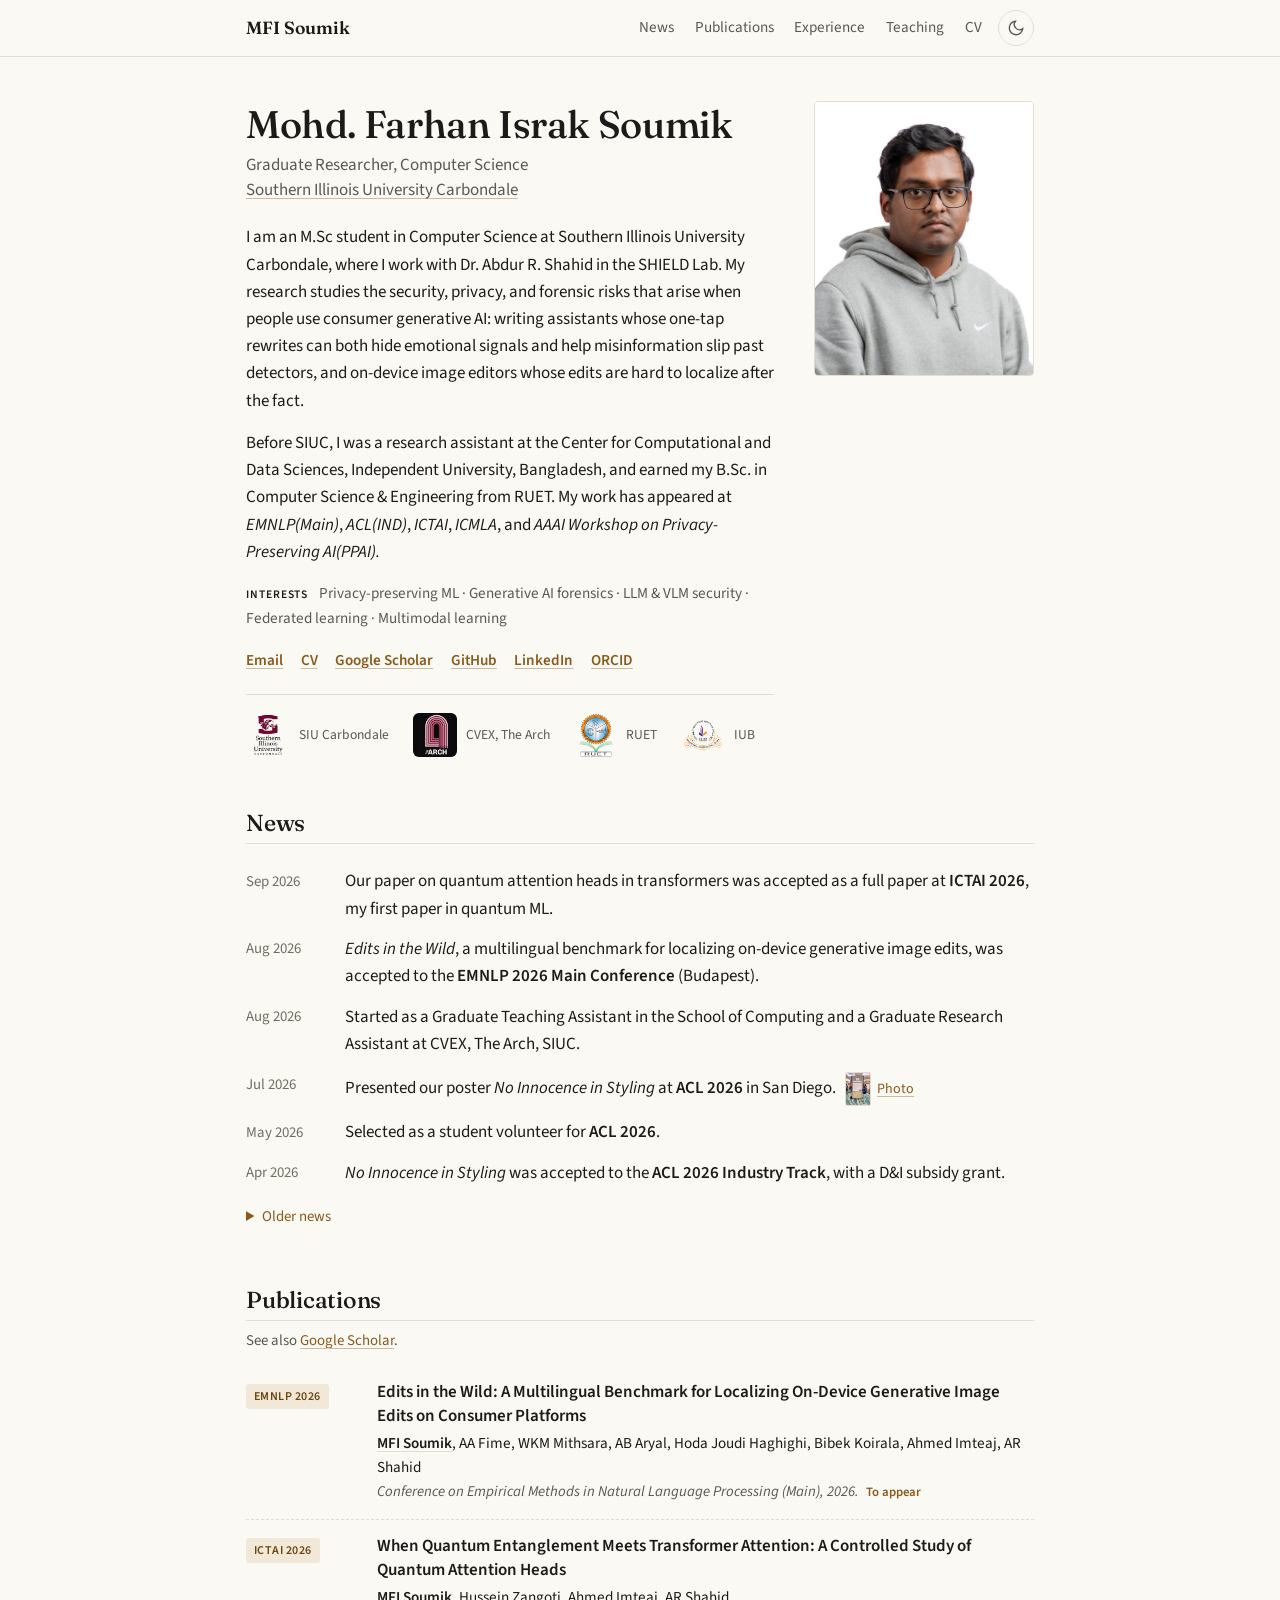
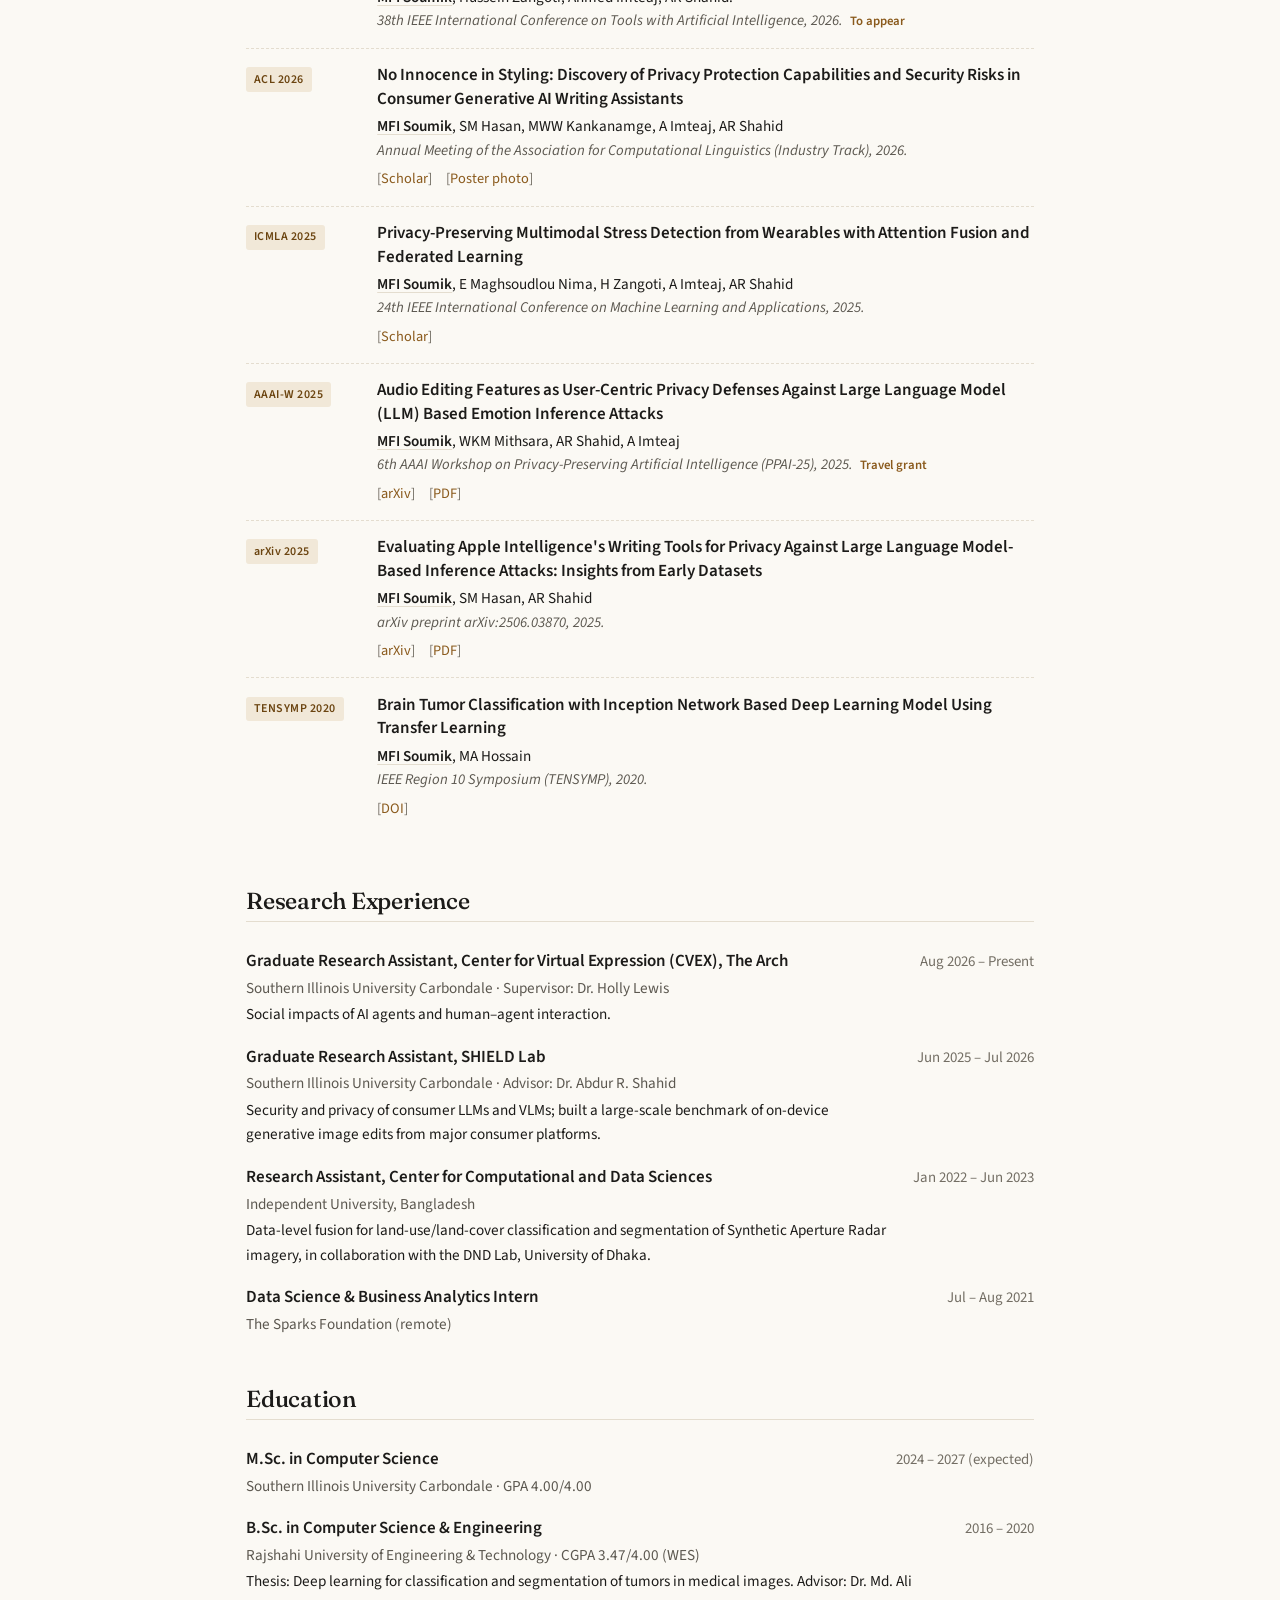
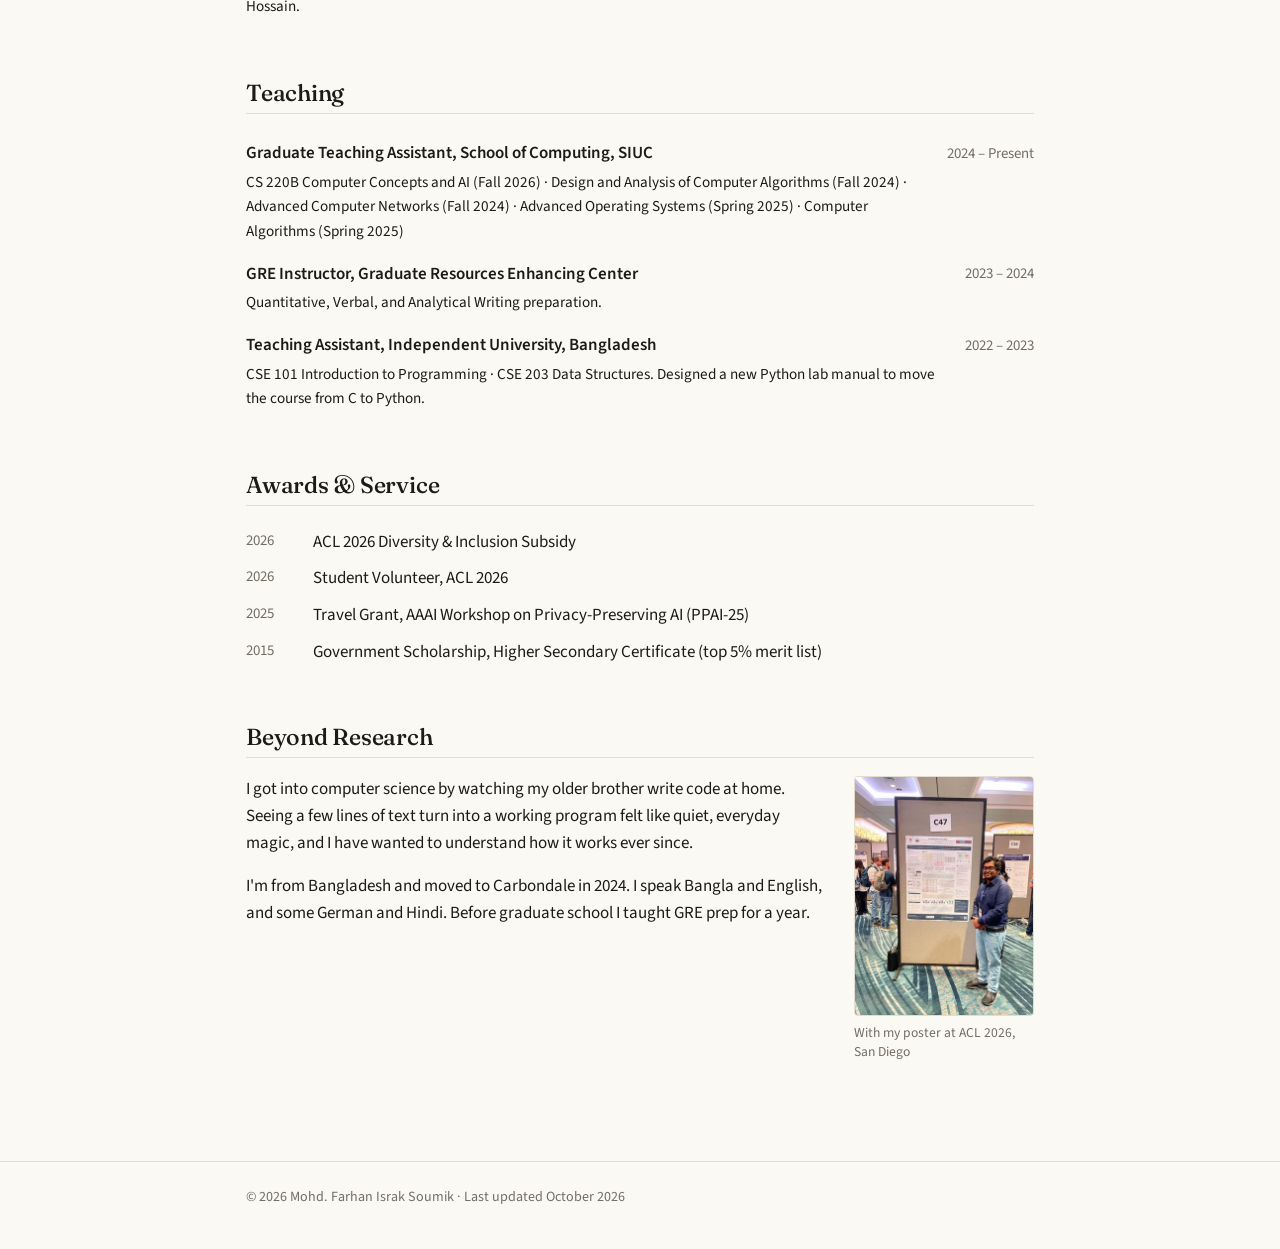
==== index.html @ 937b29a5 "iub logo fixiingbhtml" ====
<!DOCTYPE html>
<html lang="en">
<head>
  <meta charset="utf-8">
  <meta name="viewport" content="width=device-width, initial-scale=1">
  <title>Mohd. Farhan Israk Soumik | Computer Science, SIU Carbondale</title>
  <meta name="description" content="Mohd. Farhan Israk Soumik is a graduate researcher in Computer Science at Southern Illinois University Carbondale (SHIELD Lab), working on the security, privacy, and forensics of consumer generative AI. Publications at EMNLP, ACL, ICTAI, ICMLA, and AAAI workshops.">
  <meta name="author" content="Mohd. Farhan Israk Soumik">
  <meta name="color-scheme" content="light dark">
  <meta name="theme-color" content="#fbf9f4" media="(prefers-color-scheme: light)">
  <meta name="theme-color" content="#121212" media="(prefers-color-scheme: dark)">
  <link rel="canonical" href="https://farhan1503001.github.io/">

  <link rel="icon" type="image/svg+xml" href="assets/favicon.svg">
  <link rel="canonical" href="https://farhan1503001.github.io/" />
<script type="application/ld+json">
{
  "@context": "https://schema.org",
  "@type": "Person",
  "name": "Mohd. Farhan Israk Soumik",
  "alternateName": ["Farhan Israk Soumik", "MFI Soumik", "M. F. I. Soumik"],
  "url": "https://farhan1503001.github.io/",
  "image": "https://farhan1503001.github.io/assets/headshot.jpg",
  "jobTitle": "Graduate Researcher in Computer Science",
  "affiliation": {"@type": "CollegeOrUniversity", "name": "Southern Illinois University Carbondale"},
  "sameAs": [
    "https://scholar.google.com/citations?user=gKmSXl8AAAAJ",
    "https://orcid.org/0000-0002-9658-2775",
    "https://github.com/farhan1503001",
    "https://www.linkedin.com/in/mohd-farhan-israk-soumik/"
  ]
}
</script>
  <meta property="og:type" content="profile">
  <meta property="og:title" content="Mohd. Farhan Israk Soumik">
  <meta property="og:description" content="Graduate researcher at SIU Carbondale working on the security, privacy, and forensics of consumer generative AI.">
  <meta property="og:url" content="https://farhan1503001.github.io/">
  <meta property="og:image" content="https://farhan1503001.github.io/assets/og-image.png">
  <meta property="og:image:width" content="1200">
  <meta property="og:image:height" content="630">
  <meta property="profile:first_name" content="Mohd. Farhan Israk">
  <meta property="profile:last_name" content="Soumik">
  <meta name="twitter:card" content="summary_large_image">
  <meta name="twitter:title" content="Mohd. Farhan Israk Soumik">
  <meta name="twitter:description" content="Security, privacy, and forensics of consumer generative AI.">
  <meta name="twitter:image" content="https://farhan1503001.github.io/assets/og-image.png">

  <script type="application/ld+json">
  {
    "@context": "https://schema.org",
    "@type": "Person",
    "name": "Mohd. Farhan Israk Soumik",
    "alternateName": ["Farhan Israk Soumik", "MFI Soumik"],
    "jobTitle": "Graduate Researcher in Computer Science",
    "affiliation": {
      "@type": "CollegeOrUniversity",
      "name": "Southern Illinois University Carbondale"
    },
    "alumniOf": [
      {"@type": "CollegeOrUniversity", "name": "Rajshahi University of Engineering & Technology"}
    ],
    "email": "mailto:mohdfarhanisrak.soumik@siu.edu",
    "url": "https://farhan1503001.github.io/",
    "image": "https://farhan1503001.github.io/assets/headshot.jpg",
    "knowsAbout": ["Privacy-preserving machine learning", "Generative AI forensics", "Large language models", "Vision-language models", "Federated learning"],
    "sameAs": [
      "https://scholar.google.com/citations?user=gKmSXl8AAAAJ",
      "https://orcid.org/0000-0002-9658-2775",
      "https://github.com/farhan1503001",
      "https://www.linkedin.com/in/mohd-farhan-israk-soumik/"
    ]
  }
  </script>

  <link rel="preconnect" href="https://fonts.googleapis.com">
  <link rel="preconnect" href="https://fonts.gstatic.com" crossorigin>
  <link href="https://fonts.googleapis.com/css2?family=Fraunces:opsz,wght@9..144,400;9..144,500;9..144,600&family=Source+Sans+3:ital,wght@0,400;0,600;1,400&display=swap" rel="stylesheet">
  <link rel="stylesheet" href="style.css">

  <script>
    // Apply saved theme before paint to avoid a flash of the wrong theme.
    (function () {
      try {
        var t = localStorage.getItem('theme');
        if (t === 'light' || t === 'dark') document.documentElement.setAttribute('data-theme', t);
      } catch (e) {}
    })();
  </script>
</head>
<body>
  <a class="skip-link" href="#main">Skip to content</a>

  <header class="site-header">
    <div class="wrap header-inner">
      <a class="site-name" href="#top">MFI Soumik</a>
      <nav aria-label="Sections">
        <ul class="nav-list">
          <li><a href="#news">News</a></li>
          <li><a href="#publications">Publications</a></li>
          <li><a href="#experience">Experience</a></li>
          <li><a href="#teaching">Teaching</a></li>
          <li><a href="assets/cv.pdf">CV</a></li>
        </ul>
      </nav>
      <button class="theme-toggle" type="button" aria-label="Switch to dark theme" title="Toggle theme">
        <svg class="icon-moon" width="18" height="18" viewBox="0 0 24 24" fill="none" stroke="currentColor" stroke-width="1.8" aria-hidden="true"><path d="M21 12.8A9 9 0 1 1 11.2 3a7 7 0 0 0 9.8 9.8z"/></svg>
        <svg class="icon-sun" width="18" height="18" viewBox="0 0 24 24" fill="none" stroke="currentColor" stroke-width="1.8" aria-hidden="true"><circle cx="12" cy="12" r="4"/><path d="M12 2v2M12 20v2M4.9 4.9l1.4 1.4M17.7 17.7l1.4 1.4M2 12h2M20 12h2M4.9 19.1l1.4-1.4M17.7 6.3l1.4-1.4"/></svg>
      </button>
    </div>
  </header>

  <main id="main" class="wrap">

    <!-- ===================== PROFILE ===================== -->
    <section class="profile" id="top" aria-labelledby="name">
      <div class="profile-text">
        <h1 id="name">Mohd. Farhan Israk Soumik</h1>
        <p class="role">
          Graduate Researcher, Computer Science<br>
          <a href="https://siu.edu/">Southern Illinois University Carbondale</a>
        </p>

        <p>
          I am an M.Sc student in Computer Science at Southern Illinois University Carbondale, where I work with
          Dr. Abdur R. Shahid in the SHIELD Lab.
          My research studies the security, privacy, and forensic risks that arise when people use consumer generative AI:
          writing assistants whose one-tap rewrites can both hide emotional signals and help misinformation slip past detectors,
          and on-device image editors whose edits are hard to localize after the fact.
        </p>
        <p>
          Before SIUC, I was a research assistant at the Center for Computational and Data Sciences, Independent University, Bangladesh,
          and earned my B.Sc. in Computer Science &amp; Engineering from RUET. My work has appeared at
          <em>EMNLP(Main)</em>, <em>ACL(IND)</em>, <em>ICTAI</em>, <em>ICMLA</em>, and <em>AAAI Workshop on Privacy-Preserving AI(PPAI).</em>
        </p>
        <!-- Optional: uncomment when you want to signal the PhD search publicly.
        <p class="callout">I am applying to PhD programs for Fall 2027 and am happy to talk about research fit.</p>
        -->

        <p class="interests"><span class="label">Interests</span>
          Privacy-preserving ML &middot; Generative AI forensics &middot; LLM &amp; VLM security &middot; Federated learning &middot; Multimodal learning
        </p>

        <ul class="links" aria-label="Contact and profiles">
          <li><a href="mailto:mohdfarhanisrak.soumik@siu.edu">Email</a></li>
          <li><a href="assets/cv.pdf">CV</a></li>
          <li><a href="https://scholar.google.com/citations?user=gKmSXl8AAAAJ">Google Scholar</a></li>
          <li><a href="https://github.com/farhan1503001">GitHub</a></li>
          <li><a href="https://www.linkedin.com/in/mohd-farhan-israk-soumik/">LinkedIn</a></li>
          <li><a href="https://orcid.org/0000-0002-9658-2775">ORCID</a></li>
        </ul>
        <ul class="affiliations" aria-label="Affiliations">
          <li><img src="assets/logos/siu.png" alt="" width="44" height="44"><span>SIU Carbondale</span></li>
          <li><img class="logo-solid" src="assets/logos/arch.png" alt="" width="44" height="44"><span>CVEX, The Arch</span></li>
          <li><img src="assets/logos/ruet.png" alt="" width="44" height="44"><span>RUET</span></li>
           <li><img src="assets/logos/iub.png" alt="" width="46" height="46"><span>IUB</span></li>
        </ul>
      </div>

      <img class="portrait" src="assets/headshot.jpg" width="260" height="325"
           alt="Portrait of Mohd. Farhan Israk Soumik">
    </section>

    <!-- ===================== NEWS ===================== -->
    <section id="news" aria-labelledby="news-h">
      <h2 id="news-h">News</h2>
      <ul class="news">
        <li><time datetime="2026-09">Sep 2026</time>
          <span>Our paper on quantum attention heads in transformers was accepted as a full paper at <strong>ICTAI 2026</strong>, my first paper in quantum ML.</span></li>
        <li><time datetime="2026-08">Aug 2026</time>
          <span><em>Edits in the Wild</em>, a multilingual benchmark for localizing on-device generative image edits, was accepted to the <strong>EMNLP 2026 Main Conference</strong> (Budapest).</span></li>
        <li><time datetime="2026-08">Aug 2026</time>
          <span>Started as a Graduate Teaching Assistant in the School of Computing and a Graduate Research Assistant at CVEX, The Arch, SIUC.</span></li>
        <li><time datetime="2026-07">Jul 2026</time>
          <span>Presented our poster <em>No Innocence in Styling</em> at <strong>ACL 2026</strong> in San Diego.
            <a class="news-photo" href="assets/acl2026.jpg"><img src="assets/acl2026-thumb.jpg" width="72" height="96" loading="lazy" alt="Presenting the poster at ACL 2026"><span>Photo</span></a>
          </span></li>
        <li><time datetime="2026-05">May 2026</time>
          <span>Selected as a student volunteer for <strong>ACL 2026</strong>.</span></li>
        <li><time datetime="2026-04">Apr 2026</time>
          <span><em>No Innocence in Styling</em> was accepted to the <strong>ACL 2026 Industry Track</strong>, with a D&amp;I subsidy grant.</span></li>
      </ul>
      <details class="news-older">
        <summary>Older news</summary>
        <ul class="news">
          <li><time datetime="2025-11">Nov 2025</time>
            <span>Presented privacy-preserving multimodal stress detection at <strong>ICMLA 2025</strong> in Boca Raton, Florida.</span></li>
          <li><time datetime="2025-06">Jun 2025</time>
            <span>Joined the SHIELD Lab at SIUC as a Graduate Research Assistant.</span></li>
          <li><time datetime="2025-03">Mar 2025</time>
            <span>Received a travel grant to present at the <strong>AAAI PPAI-25</strong> workshop.</span></li>
          <li><time datetime="2025-02">Feb 2025</time>
            <span>Presented audio-editing defenses against LLM emotion inference at <strong>AAAI PPAI-25</strong>.</span></li>
          <li><time datetime="2024-08">Aug 2024</time>
            <span>Began graduate study in Computer Science at Southern Illinois University Carbondale.</span></li>
        </ul>
      </details>
    </section>

    <!-- ===================== PUBLICATIONS ===================== -->
    <section id="publications" aria-labelledby="pub-h">
      <h2 id="pub-h">Publications</h2>
      <p class="section-note">See also <a href="https://scholar.google.com/citations?user=gKmSXl8AAAAJ">Google Scholar</a>.</p>

      <ol class="pubs" reversed>
        <!-- TODO: confirm full author list -->
        <li class="pub">
          <span class="venue">EMNLP 2026</span>
          <div>
            <p class="pub-title">Edits in the Wild: A Multilingual Benchmark for Localizing On-Device Generative Image Edits on Consumer Platforms</p>
            <p class="pub-authors"><strong>MFI Soumik</strong>, AA Fime, WKM Mithsara, AB Aryal, Hoda Joudi Haghighi, Bibek Koirala, Ahmed Imteaj, AR Shahid</p>
            <p class="pub-venue">Conference on Empirical Methods in Natural Language Processing (Main), 2026. <span class="status">To appear</span></p>
          </div>
        </li>

        <!-- TODO: confirm full author list -->
        <li class="pub">
          <span class="venue">ICTAI 2026</span>
          <div>
            <p class="pub-title">When Quantum Entanglement Meets Transformer Attention: A Controlled Study of Quantum Attention Heads</p>
            <p class="pub-authors"><strong>MFI Soumik</strong>, Hussein Zangoti, Ahmed Imteaj, AR Shahid.</p>
            <p class="pub-venue">38th IEEE International Conference on Tools with Artificial Intelligence, 2026. <span class="status">To appear</span></p>
          </div>
        </li>

        <!-- TODO: confirm author names against the camera-ready paper -->
        <li class="pub">
          <span class="venue">ACL 2026</span>
          <div>
            <p class="pub-title">No Innocence in Styling: Discovery of Privacy Protection Capabilities and Security Risks in Consumer Generative AI Writing Assistants</p>
            <p class="pub-authors"><strong>MFI Soumik</strong>, SM Hasan, MWW Kankanamge, A Imteaj, AR Shahid</p>
            <p class="pub-venue">Annual Meeting of the Association for Computational Linguistics (Industry Track), 2026.</p>
            <p class="pub-links">
              <a href="https://scholar.google.com/citations?view_op=view_citation&amp;hl=en&amp;user=gKmSXl8AAAAJ&amp;citation_for_view=gKmSXl8AAAAJ:Y0pCki6q_DkC">Scholar</a>
              <a href="assets/acl2026.jpg">Poster photo</a>
            </p>
          </div>
        </li>

        <li class="pub">
          <span class="venue">ICMLA 2025</span>
          <div>
            <p class="pub-title">Privacy-Preserving Multimodal Stress Detection from Wearables with Attention Fusion and Federated Learning</p>
            <p class="pub-authors"><strong>MFI Soumik</strong>, E Maghsoudlou Nima, H Zangoti, A Imteaj, AR Shahid</p>
            <p class="pub-venue">24th IEEE International Conference on Machine Learning and Applications, 2025.</p>
            <p class="pub-links">
              <a href="https://scholar.google.com/citations?user=gKmSXl8AAAAJ">Scholar</a>
            </p>
          </div>
        </li>

        <li class="pub">
          <span class="venue">AAAI-W 2025</span>
          <div>
            <p class="pub-title">Audio Editing Features as User-Centric Privacy Defenses Against Large Language Model (LLM) Based Emotion Inference Attacks</p>
            <p class="pub-authors"><strong>MFI Soumik</strong>, WKM Mithsara, AR Shahid, A Imteaj</p>
            <p class="pub-venue">6th AAAI Workshop on Privacy-Preserving Artificial Intelligence (PPAI-25), 2025. <span class="award">Travel grant</span></p>
            <p class="pub-links">
              <a href="https://arxiv.org/abs/2501.18727">arXiv</a>
              <a href="https://arxiv.org/pdf/2501.18727">PDF</a>
            </p>
          </div>
        </li>

        <li class="pub">
          <span class="venue">arXiv 2025</span>
          <div>
            <p class="pub-title">Evaluating Apple Intelligence's Writing Tools for Privacy Against Large Language Model-Based Inference Attacks: Insights from Early Datasets</p>
            <p class="pub-authors"><strong>MFI Soumik</strong>, SM Hasan, AR Shahid</p>
            <p class="pub-venue">arXiv preprint arXiv:2506.03870, 2025.</p>
            <p class="pub-links">
              <a href="https://arxiv.org/abs/2506.03870">arXiv</a>
              <a href="https://arxiv.org/pdf/2506.03870">PDF</a>
            </p>
          </div>
        </li>

        <li class="pub">
          <span class="venue">TENSYMP 2020</span>
          <div>
            <p class="pub-title">Brain Tumor Classification with Inception Network Based Deep Learning Model Using Transfer Learning</p>
            <p class="pub-authors"><strong>MFI Soumik</strong>, MA Hossain</p>
            <p class="pub-venue">IEEE Region 10 Symposium (TENSYMP), 2020.</p>
            <p class="pub-links">
              <a href="https://doi.org/10.1109/TENSYMP50017.2020.9230618">DOI</a>
            </p>
          </div>
        </li>
      </ol>
    </section>

    <!-- ===================== EXPERIENCE ===================== -->
    <section id="experience" aria-labelledby="exp-h">
      <h2 id="exp-h">Research Experience</h2>
      <ul class="entries">
        <li class="entry">
          <div class="entry-main">
            <p class="entry-title">Graduate Research Assistant, Center for Virtual Expression (CVEX), The Arch</p>
            <p class="entry-org">Southern Illinois University Carbondale &middot; Supervisor: Dr. Holly Lewis</p>
            <p class="entry-desc">Social impacts of AI agents and human&ndash;agent interaction.</p>
          </div>
          <p class="entry-date">Aug 2026 &ndash; Present</p>
        </li>
        <li class="entry">
          <div class="entry-main">
            <p class="entry-title">Graduate Research Assistant, SHIELD Lab</p>
            <p class="entry-org">Southern Illinois University Carbondale &middot; Advisor: Dr. Abdur R. Shahid</p>
            <p class="entry-desc">Security and privacy of consumer LLMs and VLMs; built a large-scale benchmark of on-device generative image edits from major consumer platforms.</p>
          </div>
          <p class="entry-date">Jun 2025 &ndash; Jul 2026</p>
        </li>
        <li class="entry">
          <div class="entry-main">
            <p class="entry-title">Research Assistant, Center for Computational and Data Sciences</p>
            <p class="entry-org">Independent University, Bangladesh</p>
            <p class="entry-desc">Data-level fusion for land-use/land-cover classification and segmentation of Synthetic Aperture Radar imagery, in collaboration with the DND Lab, University of Dhaka.</p>
          </div>
          <p class="entry-date">Jan 2022 &ndash; Jun 2023</p>
        </li>
        <li class="entry">
          <div class="entry-main">
            <p class="entry-title">Data Science &amp; Business Analytics Intern</p>
            <p class="entry-org">The Sparks Foundation (remote)</p>
          </div>
          <p class="entry-date">Jul &ndash; Aug 2021</p>
        </li>
      </ul>

      <h2 id="edu-h">Education</h2>
      <ul class="entries">
        <li class="entry">
          <div class="entry-main">
            <p class="entry-title">M.Sc. in Computer Science</p>
            <p class="entry-org">Southern Illinois University Carbondale &middot; GPA 4.00/4.00</p>
          </div>
          <p class="entry-date">2024 &ndash; 2027 (expected)</p>
        </li>
        <li class="entry">
          <div class="entry-main">
            <p class="entry-title">B.Sc. in Computer Science &amp; Engineering</p>
            <p class="entry-org">Rajshahi University of Engineering &amp; Technology &middot; CGPA 3.47/4.00 (WES)</p>
            <p class="entry-desc">Thesis: Deep learning for classification and segmentation of tumors in medical images. Advisor: Dr. Md. Ali Hossain.</p>
          </div>
          <p class="entry-date">2016 &ndash; 2020</p>
        </li>
      </ul>
    </section>

    <!-- ===================== TEACHING ===================== -->
    <section id="teaching" aria-labelledby="teach-h">
      <h2 id="teach-h">Teaching</h2>
      <ul class="entries">
        <li class="entry">
          <div class="entry-main">
            <p class="entry-title">Graduate Teaching Assistant, School of Computing, SIUC</p>
            <p class="entry-desc">CS 220B Computer Concepts and AI (Fall 2026) &middot; Design and Analysis of Computer Algorithms (Fall 2024) &middot; Advanced Computer Networks (Fall 2024) &middot; Advanced Operating Systems (Spring 2025) &middot; Computer Algorithms (Spring 2025)</p>
          </div>
          <p class="entry-date">2024 &ndash; Present</p>
        </li>
        <li class="entry">
          <div class="entry-main">
            <p class="entry-title">GRE Instructor, Graduate Resources Enhancing Center</p>
            <p class="entry-desc">Quantitative, Verbal, and Analytical Writing preparation.</p>
          </div>
          <p class="entry-date">2023 &ndash; 2024</p>
        </li>
        <li class="entry">
          <div class="entry-main">
            <p class="entry-title">Teaching Assistant, Independent University, Bangladesh</p>
            <p class="entry-desc">CSE 101 Introduction to Programming &middot; CSE 203 Data Structures. Designed a new Python lab manual to move the course from C to Python.</p>
          </div>
          <p class="entry-date">2022 &ndash; 2023</p>
        </li>
      </ul>
    </section>

    <!-- ===================== AWARDS & SERVICE ===================== -->
    <section id="awards" aria-labelledby="awards-h">
      <h2 id="awards-h">Awards &amp; Service</h2>
      <ul class="plain">
        <li><span class="yr">2026</span> ACL 2026 Diversity &amp; Inclusion Subsidy</li>
        <li><span class="yr">2026</span> Student Volunteer, ACL 2026</li>
        <li><span class="yr">2025</span> Travel Grant, AAAI Workshop on Privacy-Preserving AI (PPAI-25)</li>
        <li><span class="yr">2015</span> Government Scholarship, Higher Secondary Certificate (top 5% merit list)</li>
      </ul>
    </section>

    <!-- ===================== BEYOND RESEARCH ===================== -->
    <section id="beyond" aria-labelledby="beyond-h">
      <h2 id="beyond-h">Beyond Research</h2>
      <div class="beyond">
        <div>
          <p>
            I got into computer science by watching my older brother write code at home. Seeing a few lines of text
            turn into a working program felt like quiet, everyday magic, and I have wanted to understand how it works ever since.
          </p>
          <p>
            I'm from Bangladesh and moved to Carbondale in 2024. I speak Bangla and English, and some German and Hindi.
            Before graduate school I taught GRE prep for a year.
          </p>
          <!-- Add one or two lines about life outside work, e.g.:
          <p>Outside the lab I enjoy ___ and ___.</p> -->
        </div>
        <figure class="moment">
          <a href="assets/acl2026.jpg"><img src="assets/acl2026-thumb.jpg" width="180" height="240" loading="lazy" alt="Standing beside my poster at ACL 2026 in San Diego"></a>
          <figcaption>With my poster at ACL 2026, San Diego</figcaption>
        </figure>
      </div>
    </section>
  </main>

  <footer class="site-footer">
    <div class="wrap">
      <p>&copy; <span id="year">2026</span> Mohd. Farhan Israk Soumik &middot; Last updated October 2026</p>
    </div>
  </footer>

  <script src="script.js" defer></script>
</body>
</html>
---- style.css ----
/* ==========================================================
   MFI Soumik — academic homepage
   Light by default, dark via system preference or toggle.
   ========================================================== */

:root {
  --bg: #fbf9f4;
  --surface: #f3efe6;
  --text: #1c1b19;
  --muted: #5c5850;
  --faint: #736e64;
  --rule: #e4ddcf;
  --accent: #8a5a1c;
  --accent-hover: #6b4410;
  --badge-bg: #f1e8d8;
  --badge-text: #6b4410;

  --serif: 'Fraunces', Georgia, 'Times New Roman', serif;
  --sans: 'Source Sans 3', -apple-system, 'Segoe UI', Roboto, Helvetica, Arial, sans-serif;

  --measure: 820px;
  --gutter: 16px;
  color-scheme: light;
}

@media (prefers-color-scheme: dark) {
  :root:not([data-theme="light"]) {
    --bg: #121212;
    --surface: #1b1a18;
    --text: #e8e6e1;
    --muted: #aaa69c;
    --faint: #8f8b82;
    --rule: #2c2a26;
    --accent: #d4b07c;
    --accent-hover: #e8cba0;
    --badge-bg: #2a241a;
    --badge-text: #e0c08f;
    color-scheme: dark;
  }
}
:root[data-theme="dark"] {
  --bg: #121212;
  --surface: #1b1a18;
  --text: #e8e6e1;
  --muted: #aaa69c;
  --faint: #8f8b82;
  --rule: #2c2a26;
  --accent: #d4b07c;
  --accent-hover: #e8cba0;
  --badge-bg: #2a241a;
  --badge-text: #e0c08f;
  color-scheme: dark;
}

/* ---------- Base ---------- */
*, *::before, *::after { box-sizing: border-box; }
html { scroll-behavior: smooth; scroll-padding-top: 72px; -webkit-text-size-adjust: 100%; }
@media (prefers-reduced-motion: reduce) { html { scroll-behavior: auto; } }

body {
  margin: 0;
  background: var(--bg);
  color: var(--text);
  font-family: var(--sans);
  font-size: 17px;
  line-height: 1.6;
  -webkit-font-smoothing: antialiased;
  overflow-x: hidden;
}

h1, h2 { font-family: var(--serif); font-weight: 500; letter-spacing: -0.01em; line-height: 1.2; }
p { margin: 0 0 0.9em; }
ul, ol { margin: 0; padding: 0; }
img { max-width: 100%; height: auto; display: block; }

a { color: var(--accent); text-decoration: underline; text-decoration-thickness: 1px; text-underline-offset: 3px; text-decoration-color: color-mix(in srgb, var(--accent) 40%, transparent); }
a:hover { color: var(--accent-hover); text-decoration-color: currentColor; }
a:focus-visible, button:focus-visible, summary:focus-visible { outline: 2px solid var(--accent); outline-offset: 3px; border-radius: 2px; }

.wrap { max-width: var(--measure); margin: 0 auto; padding: 0 var(--gutter); }

.skip-link { position: absolute; left: -9999px; top: 8px; background: var(--text); color: var(--bg); padding: 6px 12px; z-index: 100; }
.skip-link:focus { left: 8px; }

/* ---------- Header ---------- */
.site-header {
  position: sticky; top: 0; z-index: 10;
  background: color-mix(in srgb, var(--bg) 92%, transparent);
  backdrop-filter: saturate(140%) blur(8px);
  -webkit-backdrop-filter: saturate(140%) blur(8px);
  border-bottom: 1px solid var(--rule);
}
.header-inner { display: flex; align-items: center; gap: 1rem; height: 56px; }
.site-name { font-family: var(--serif); font-weight: 600; font-size: 1.1rem; color: var(--text); text-decoration: none; margin-right: auto; white-space: nowrap; }
.site-name:hover { color: var(--accent); }
.nav-list { display: flex; list-style: none; gap: 1.3rem; }
.nav-list a { color: var(--muted); text-decoration: none; font-size: 0.95rem; }
.nav-list a:hover { color: var(--text); }

.theme-toggle {
  display: grid; place-items: center; width: 36px; height: 36px; flex: none;
  border: 1px solid var(--rule); border-radius: 50%;
  background: transparent; color: var(--muted); cursor: pointer;
}
.theme-toggle:hover { color: var(--text); border-color: var(--faint); }
.icon-sun { display: none; }
:root[data-theme="dark"] .icon-sun { display: block; }
:root[data-theme="dark"] .icon-moon { display: none; }
@media (prefers-color-scheme: dark) {
  :root:not([data-theme="light"]) .icon-sun { display: block; }
  :root:not([data-theme="light"]) .icon-moon { display: none; }
}

/* ---------- Sections ---------- */
main.wrap { padding-top: 2.75rem; padding-bottom: 3rem; }
section { margin-bottom: 3.25rem; }
h2 {
  font-size: 1.45rem;
  margin: 0 0 1.1rem;
  padding-bottom: 0.4rem;
  border-bottom: 1px solid var(--rule);
}
section h2 + .section-note { margin-top: -0.6rem; }
.section-note { color: var(--muted); font-size: 0.93rem; }
#edu-h { margin-top: 2.5rem; }

/* ---------- Profile ---------- */
.profile { display: grid; grid-template-columns: minmax(0, 1fr) 220px; gap: 2.5rem; align-items: start; }
.profile h1 { font-size: clamp(1.85rem, 4.2vw, 2.4rem); margin: 0 0 0.35rem; }
.role { color: var(--muted); margin-bottom: 1.3rem; line-height: 1.5; }
.role a { color: var(--muted); }
.role a:hover { color: var(--accent); }
.portrait { width: 220px; height: auto; aspect-ratio: 4 / 5; object-fit: cover; border-radius: 4px; border: 1px solid var(--rule); }

.interests { font-size: 0.95rem; color: var(--muted); }
.label {
  display: inline-block; margin-right: 0.5rem;
  font-size: 0.72rem; font-weight: 600; text-transform: uppercase; letter-spacing: 0.08em; color: var(--text);
}
.callout { border-left: 3px solid var(--accent); padding: 0.4rem 0 0.4rem 0.9rem; background: var(--surface); }

.links { list-style: none; display: flex; flex-wrap: wrap; gap: 0.4rem 1.1rem; margin-top: 1.1rem; font-weight: 600; font-size: 0.95rem; }

/* ---------- News ---------- */
.news { list-style: none; }
.news li { display: grid; grid-template-columns: 5.2rem minmax(0, 1fr); gap: 1rem; padding: 0.42rem 0; }
.news time { color: var(--faint); font-variant-numeric: tabular-nums; font-size: 0.93rem; padding-top: 0.08rem; white-space: nowrap; }
.news strong { font-weight: 600; }

.news-photo { display: inline-flex; align-items: center; gap: 0.4rem; margin-left: 0.35rem; vertical-align: middle; font-size: 0.88rem; }
.news-photo img { width: 26px; height: 34px; object-fit: cover; border-radius: 2px; border: 1px solid var(--rule); }

.news-older { margin-top: 0.4rem; }
.news-older summary { cursor: pointer; color: var(--accent); font-size: 0.93rem; padding: 0.3rem 0; width: fit-content; }
.news-older summary:hover { color: var(--accent-hover); }
.news-older[open] summary { margin-bottom: 0.2rem; }

/* ---------- Publications ---------- */
.pubs { list-style: none; }
.pub { display: grid; grid-template-columns: 7.2rem minmax(0, 1fr); gap: 1rem; padding: 0.95rem 0; border-bottom: 1px dashed var(--rule); }
.pub:last-child { border-bottom: none; }
.venue {
  align-self: start; justify-self: start;
  font-size: 0.75rem; font-weight: 600; letter-spacing: 0.04em;
  background: var(--badge-bg); color: var(--badge-text);
  padding: 0.18rem 0.5rem; border-radius: 3px; white-space: nowrap; margin-top: 0.18rem;
}
.pub p { margin: 0; }
.pub-title { font-weight: 600; line-height: 1.4; }
.pub-authors { color: var(--text); font-size: 0.95rem; margin-top: 0.15rem !important; }
.pub-authors strong { font-weight: 600; text-decoration: underline; text-decoration-color: var(--rule); text-underline-offset: 3px; }
.pub-venue { color: var(--muted); font-size: 0.93rem; font-style: italic; }
.status, .award { font-style: normal; font-size: 0.8rem; font-weight: 600; color: var(--accent); margin-left: 0.25rem; }
.pub-links { margin-top: 0.3rem !important; display: flex; gap: 0.85rem; font-size: 0.9rem; }
.pub-links a::before { content: "["; color: var(--faint); }
.pub-links a::after  { content: "]"; color: var(--faint); }
.pub-links a { text-decoration: none; }
.pub-links a:hover { text-decoration: underline; }

/* ---------- Experience / Education / Teaching ---------- */
.entries { list-style: none; }
.entry { display: flex; justify-content: space-between; gap: 1.5rem; padding: 0.55rem 0; }
.entry-main { min-width: 0; }
.entry p { margin: 0; }
.entry-title { font-weight: 600; }
.entry-org { color: var(--muted); font-size: 0.95rem; }
.entry-desc { font-size: 0.95rem; margin-top: 0.15rem !important; }
.entry-date { color: var(--faint); font-size: 0.93rem; white-space: nowrap; font-variant-numeric: tabular-nums; text-align: right; padding-top: 0.1rem; }

/* ---------- Awards ---------- */
.plain { list-style: none; }
.plain li { display: grid; grid-template-columns: 3.2rem minmax(0, 1fr); gap: 1rem; padding: 0.3rem 0; }
.yr { color: var(--faint); font-variant-numeric: tabular-nums; font-size: 0.93rem; }

/* ---------- Footer ---------- */
.site-footer { border-top: 1px solid var(--rule); padding: 1.5rem 0 2.5rem; color: var(--faint); font-size: 0.88rem; }
.site-footer p { margin: 0; }

/* ---------- Responsive ---------- */
@media screen and (max-width: 720px) {
  body { font-size: 16px; }
  .nav-list { display: none; }
  .profile { grid-template-columns: 1fr; gap: 1.25rem; }
  .portrait { order: -1; width: 132px; }
  .pub { grid-template-columns: 1fr; gap: 0.4rem; }
  .entry { flex-direction: column; gap: 0.1rem; }
  .entry-date { text-align: left; order: -1; padding-top: 0; }
  .news li { grid-template-columns: 4.6rem minmax(0, 1fr); gap: 0.75rem; }
}

/* ---------- Print ---------- */
@media print {
  :root { --bg: #fff; --text: #000; --muted: #333; --faint: #555; --rule: #ccc; --accent: #000; --badge-bg: #fff; --badge-text: #000; }
  .site-header, .theme-toggle, .skip-link, .news-photo { display: none !important; }
  body { font-size: 11pt; }
  main.wrap { padding-top: 0; }
  section { margin-bottom: 1.5rem; }
  h2 { break-after: avoid; }
  .profile { grid-template-columns: minmax(0,1fr) 120px; }
  .portrait { width: 120px; }
  .pub, .entry { break-inside: avoid; }
  .news-older { display: block; }
  .news-older summary { display: none; }
  .news-older:not([open]) > .news { display: block; }
  a { color: #000; text-decoration: none; }
  .venue { border: 1px solid #999; }
}

/* ---------- Beyond research ---------- */
.beyond { display: grid; grid-template-columns: minmax(0, 1fr) 180px; gap: 2rem; align-items: start; }
.moment { margin: 0; }
.moment img { width: 180px; aspect-ratio: 3 / 4; object-fit: cover; border-radius: 4px; border: 1px solid var(--rule); }
.moment figcaption { margin-top: 0.45rem; font-size: 0.85rem; color: var(--faint); line-height: 1.4; }
@media screen and (max-width: 720px) {
  .beyond { grid-template-columns: 1fr; gap: 1rem; }
  .moment img { width: 160px; }
}
@media print { .moment { display: none; } .beyond { grid-template-columns: 1fr; } }

/* ---------- Affiliation logos ---------- */
.affiliations { list-style: none; display: flex; flex-wrap: wrap; align-items: center; gap: 0.75rem 1.5rem; margin-top: 1.4rem; padding-top: 1.1rem; border-top: 1px solid var(--rule); }
.affiliations li { display: flex; align-items: center; gap: 0.55rem; font-size: 0.85rem; color: var(--muted); }
.affiliations img { width: 44px; height: 44px; object-fit: contain; }
.affiliations img.logo-solid { border-radius: 6px; }
:root[data-theme="dark"] .affiliations img:not(.logo-solid) { background: #fff; border-radius: 6px; padding: 3px; }
@media (prefers-color-scheme: dark) {
  :root:not([data-theme="light"]) .affiliations img:not(.logo-solid) { background: #fff; border-radius: 6px; padding: 3px; }
}
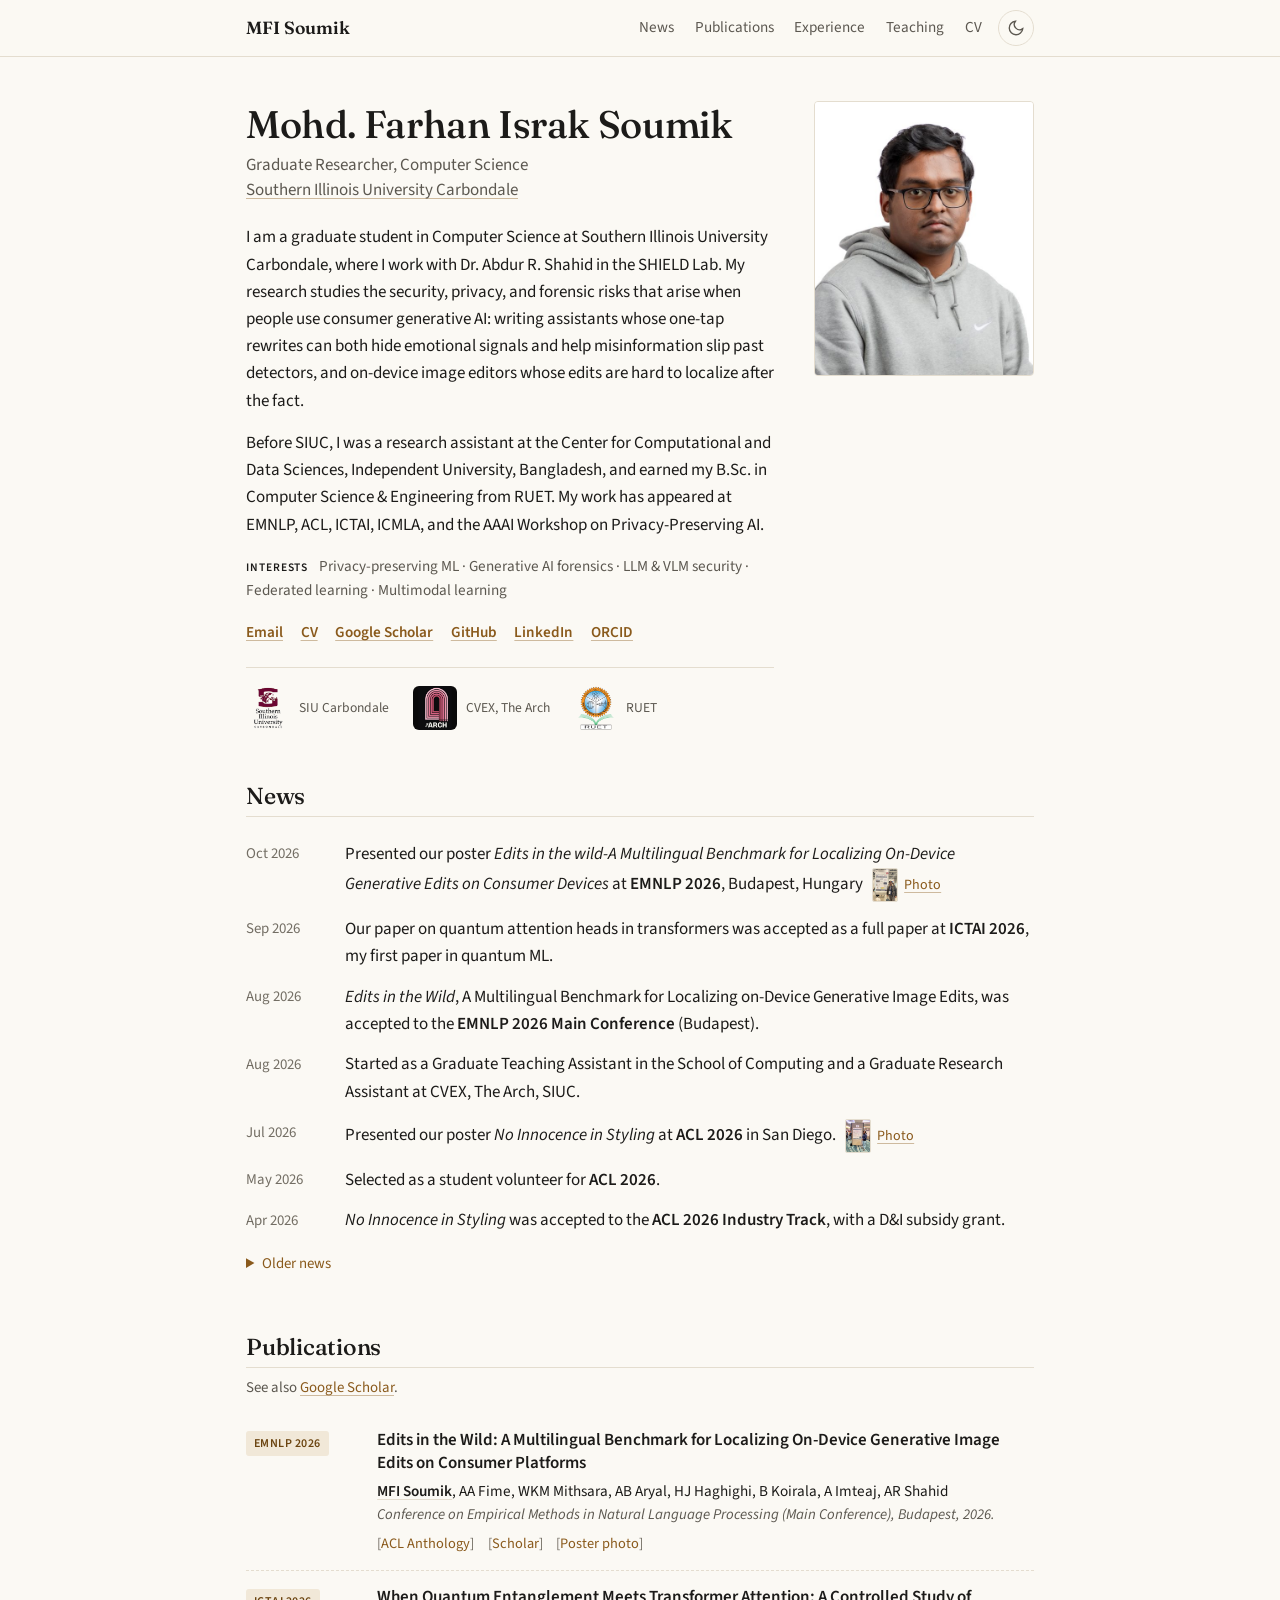
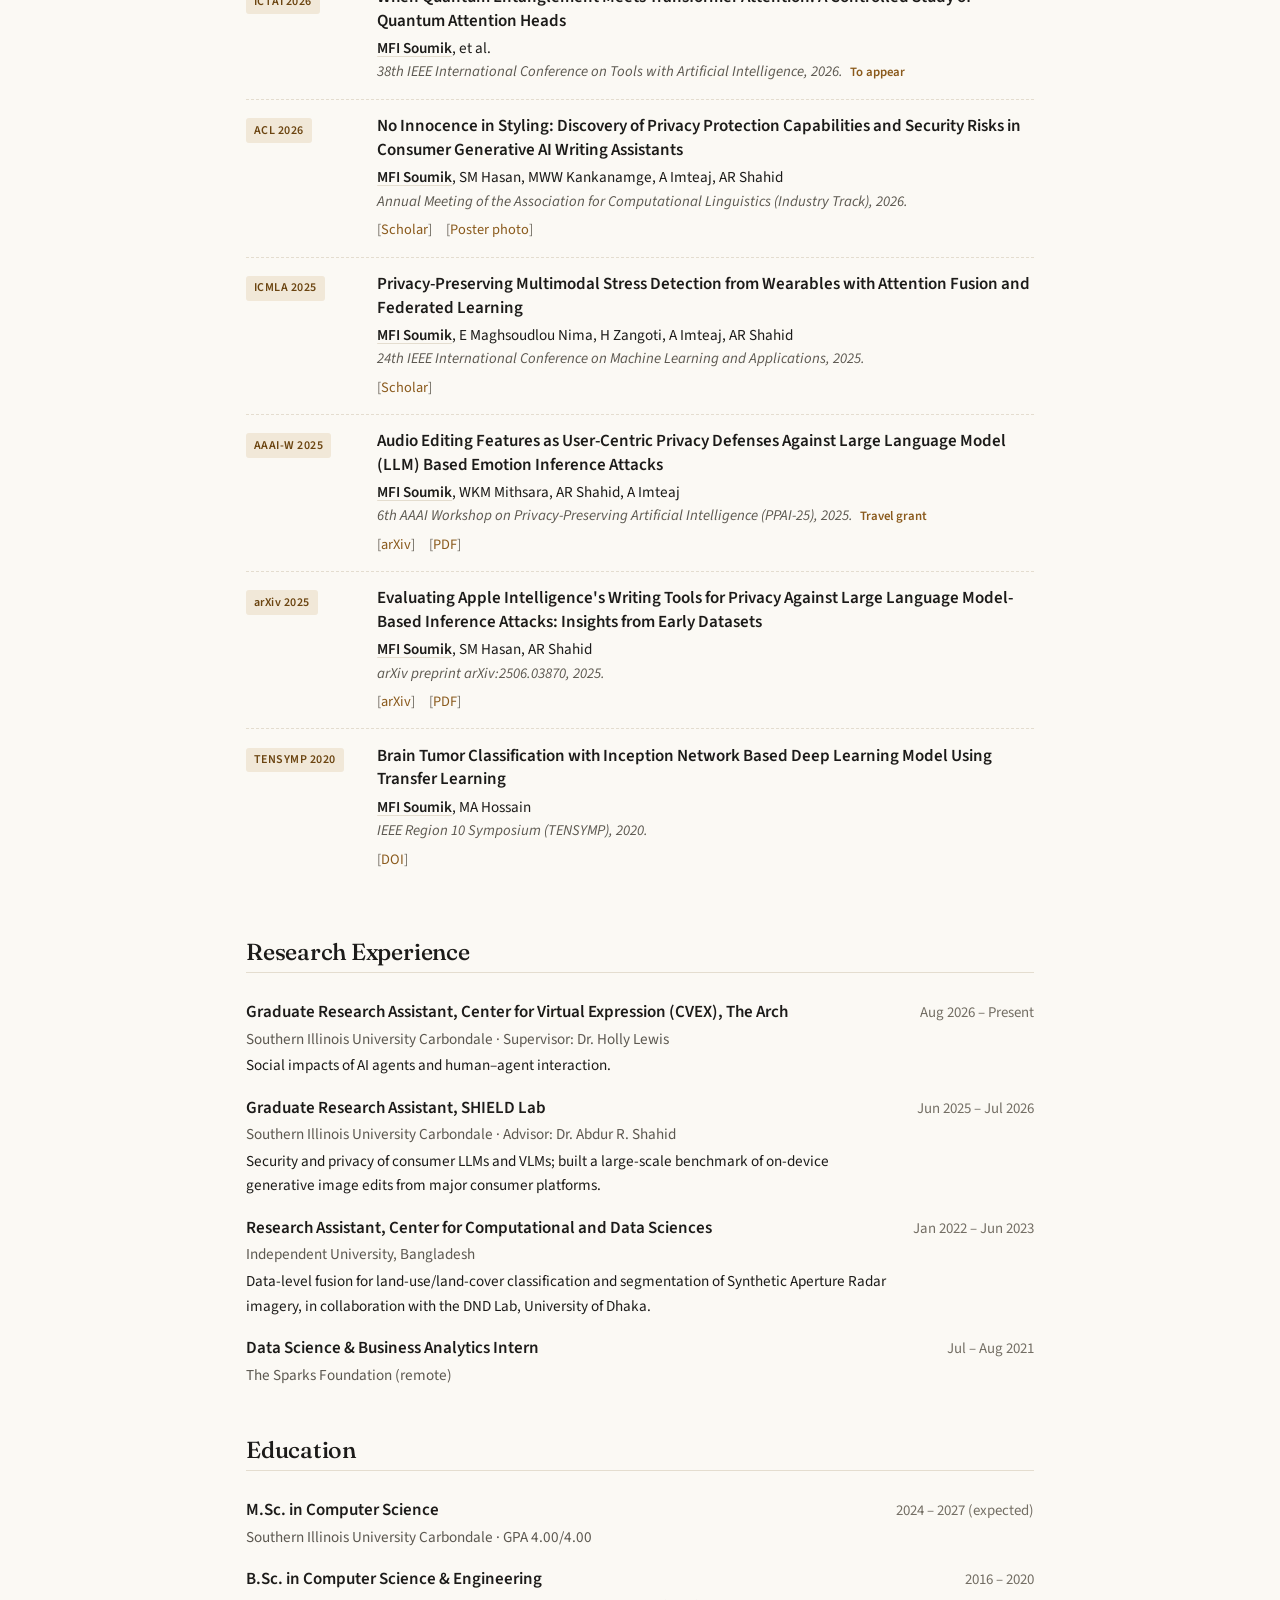
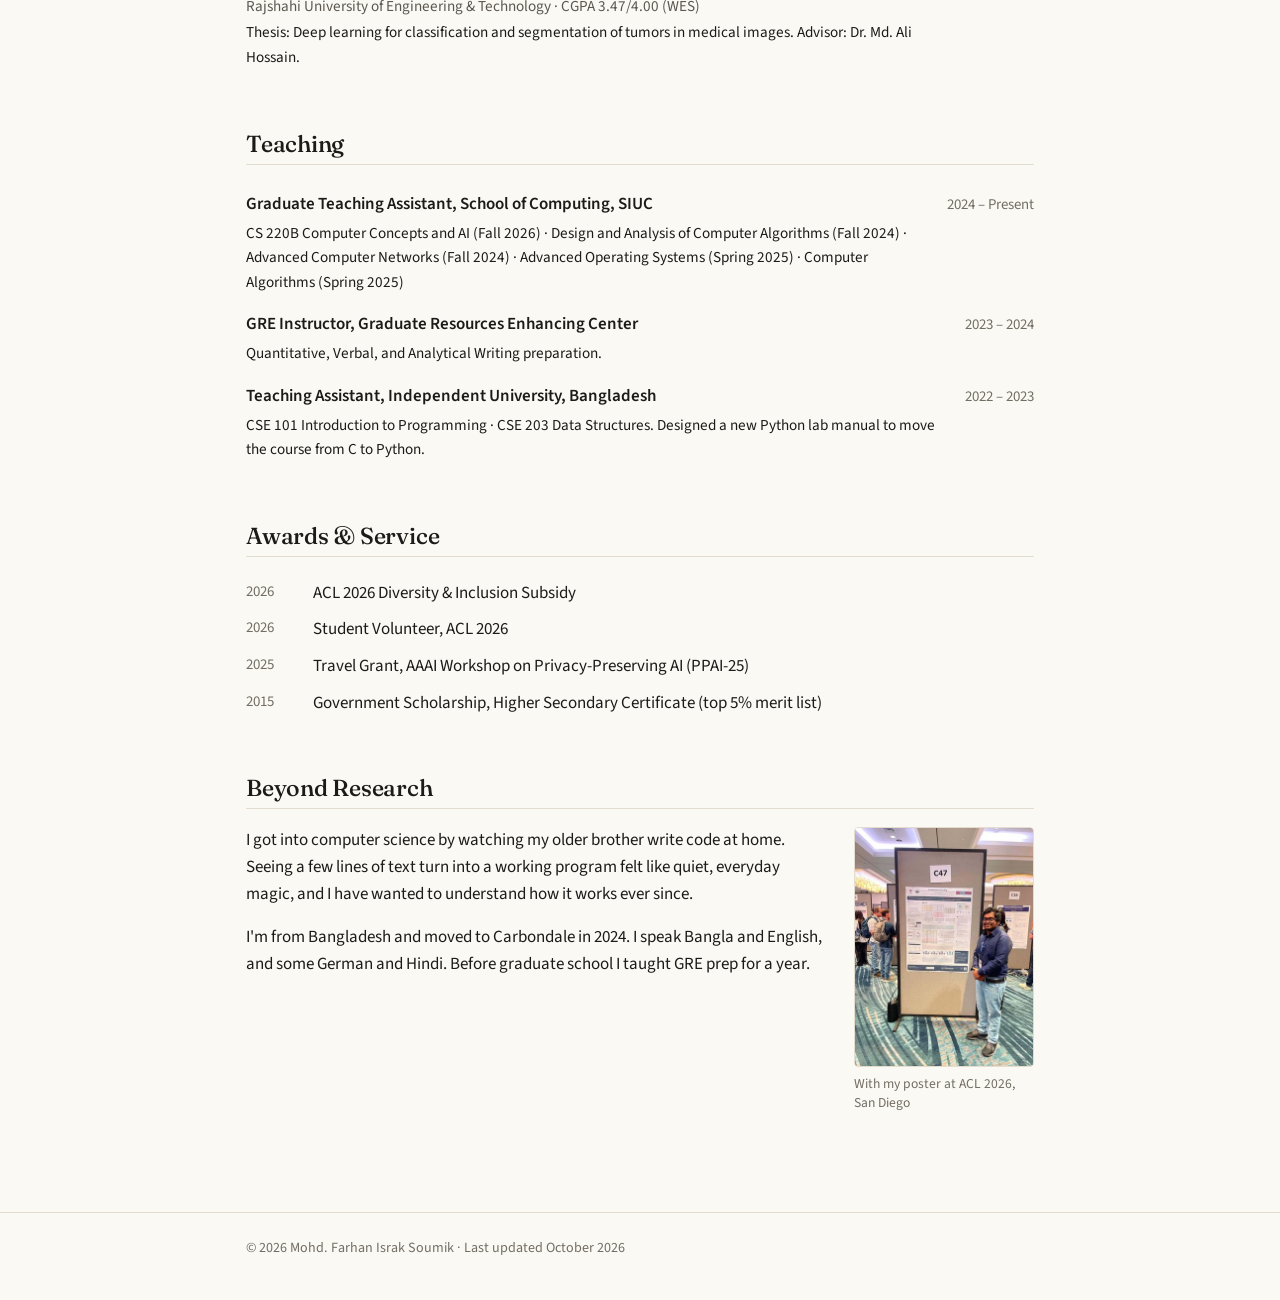
==== commit a2fbf1be: "Updated with new paper and photo" ====
--- a/index.html
+++ b/index.html
@@ -12,25 +12,7 @@
   <link rel="canonical" href="https://farhan1503001.github.io/">
 
   <link rel="icon" type="image/svg+xml" href="assets/favicon.svg">
-  <link rel="canonical" href="https://farhan1503001.github.io/" />
-<script type="application/ld+json">
-{
-  "@context": "https://schema.org",
-  "@type": "Person",
-  "name": "Mohd. Farhan Israk Soumik",
-  "alternateName": ["Farhan Israk Soumik", "MFI Soumik", "M. F. I. Soumik"],
-  "url": "https://farhan1503001.github.io/",
-  "image": "https://farhan1503001.github.io/assets/headshot.jpg",
-  "jobTitle": "Graduate Researcher in Computer Science",
-  "affiliation": {"@type": "CollegeOrUniversity", "name": "Southern Illinois University Carbondale"},
-  "sameAs": [
-    "https://scholar.google.com/citations?user=gKmSXl8AAAAJ",
-    "https://orcid.org/0000-0002-9658-2775",
-    "https://github.com/farhan1503001",
-    "https://www.linkedin.com/in/mohd-farhan-israk-soumik/"
-  ]
-}
-</script>
+
   <meta property="og:type" content="profile">
   <meta property="og:title" content="Mohd. Farhan Israk Soumik">
   <meta property="og:description" content="Graduate researcher at SIU Carbondale working on the security, privacy, and forensics of consumer generative AI.">
@@ -121,7 +103,7 @@
         </p>
 
         <p>
-          I am an M.Sc student in Computer Science at Southern Illinois University Carbondale, where I work with
+          I am a graduate student in Computer Science at Southern Illinois University Carbondale, where I work with
           Dr. Abdur R. Shahid in the SHIELD Lab.
           My research studies the security, privacy, and forensic risks that arise when people use consumer generative AI:
           writing assistants whose one-tap rewrites can both hide emotional signals and help misinformation slip past detectors,
@@ -130,7 +112,7 @@
         <p>
           Before SIUC, I was a research assistant at the Center for Computational and Data Sciences, Independent University, Bangladesh,
           and earned my B.Sc. in Computer Science &amp; Engineering from RUET. My work has appeared at
-          <em>EMNLP(Main)</em>, <em>ACL(IND)</em>, <em>ICTAI</em>, <em>ICMLA</em>, and <em>AAAI Workshop on Privacy-Preserving AI(PPAI).</em>
+          EMNLP, ACL, ICTAI, ICMLA, and the AAAI Workshop on Privacy-Preserving AI.
         </p>
         <!-- Optional: uncomment when you want to signal the PhD search publicly.
         <p class="callout">I am applying to PhD programs for Fall 2027 and am happy to talk about research fit.</p>
@@ -152,7 +134,6 @@
           <li><img src="assets/logos/siu.png" alt="" width="44" height="44"><span>SIU Carbondale</span></li>
           <li><img class="logo-solid" src="assets/logos/arch.png" alt="" width="44" height="44"><span>CVEX, The Arch</span></li>
           <li><img src="assets/logos/ruet.png" alt="" width="44" height="44"><span>RUET</span></li>
-           <li><img src="assets/logos/iub.png" alt="" width="46" height="46"><span>IUB</span></li>
         </ul>
       </div>
 
@@ -164,10 +145,14 @@
     <section id="news" aria-labelledby="news-h">
       <h2 id="news-h">News</h2>
       <ul class="news">
+        <li><time datetime="2026-10">Oct 2026</time>
+          <span>Presented our poster <em>Edits in the wild-A Multilingual Benchmark for Localizing On-Device Generative Edits on Consumer Devices</em> at <strong>EMNLP 2026</strong>, Budapest, Hungary
+            <a class="news-photo" href="assets/emnlp.jpeg"><img src="assets/emnlp2026-thumb.jpg" width="72" height="96" loading="lazy" alt="Presenting the poster at EMNLP 2026"><span>Photo</span></a>
+          </span></li>
         <li><time datetime="2026-09">Sep 2026</time>
           <span>Our paper on quantum attention heads in transformers was accepted as a full paper at <strong>ICTAI 2026</strong>, my first paper in quantum ML.</span></li>
         <li><time datetime="2026-08">Aug 2026</time>
-          <span><em>Edits in the Wild</em>, a multilingual benchmark for localizing on-device generative image edits, was accepted to the <strong>EMNLP 2026 Main Conference</strong> (Budapest).</span></li>
+          <span><em>Edits in the Wild</em>, A Multilingual Benchmark for Localizing on-Device Generative Image Edits, was accepted to the <strong>EMNLP 2026 Main Conference</strong> (Budapest).</span></li>
         <li><time datetime="2026-08">Aug 2026</time>
           <span>Started as a Graduate Teaching Assistant in the School of Computing and a Graduate Research Assistant at CVEX, The Arch, SIUC.</span></li>
         <li><time datetime="2026-07">Jul 2026</time>
@@ -203,21 +188,26 @@
 
       <ol class="pubs" reversed>
         <!-- TODO: confirm full author list -->
-        <li class="pub">
-          <span class="venue">EMNLP 2026</span>
-          <div>
-            <p class="pub-title">Edits in the Wild: A Multilingual Benchmark for Localizing On-Device Generative Image Edits on Consumer Platforms</p>
-            <p class="pub-authors"><strong>MFI Soumik</strong>, AA Fime, WKM Mithsara, AB Aryal, Hoda Joudi Haghighi, Bibek Koirala, Ahmed Imteaj, AR Shahid</p>
-            <p class="pub-venue">Conference on Empirical Methods in Natural Language Processing (Main), 2026. <span class="status">To appear</span></p>
-          </div>
-        </li>
+       <li class="pub">
+  <span class="venue">EMNLP 2026</span>
+  <div>
+    <p class="pub-title">Edits in the Wild: A Multilingual Benchmark for Localizing On-Device Generative Image Edits on Consumer Platforms</p>
+    <p class="pub-authors"><strong>MFI Soumik</strong>, AA Fime, WKM Mithsara, AB Aryal, HJ Haghighi, B Koirala, A Imteaj, AR Shahid</p>
+    <p class="pub-venue">Conference on Empirical Methods in Natural Language Processing (Main Conference), Budapest, 2026.</p>
+    <p class="pub-links">
+      <a href="https://aclanthology.org/2026.emnlp-main.1661/">ACL Anthology</a>
+      <a href="https://scholar.google.com/citations?user=gKmSXl8AAAAJ&amp;hl=en">Scholar</a>
+      <a href="assets/emnlp2026.jpg">Poster photo</a>
+    </p>
+  </div>
+</li>
 
         <!-- TODO: confirm full author list -->
         <li class="pub">
           <span class="venue">ICTAI 2026</span>
           <div>
             <p class="pub-title">When Quantum Entanglement Meets Transformer Attention: A Controlled Study of Quantum Attention Heads</p>
-            <p class="pub-authors"><strong>MFI Soumik</strong>, Hussein Zangoti, Ahmed Imteaj, AR Shahid.</p>
+            <p class="pub-authors"><strong>MFI Soumik</strong>, et al.</p>
             <p class="pub-venue">38th IEEE International Conference on Tools with Artificial Intelligence, 2026. <span class="status">To appear</span></p>
           </div>
         </li>
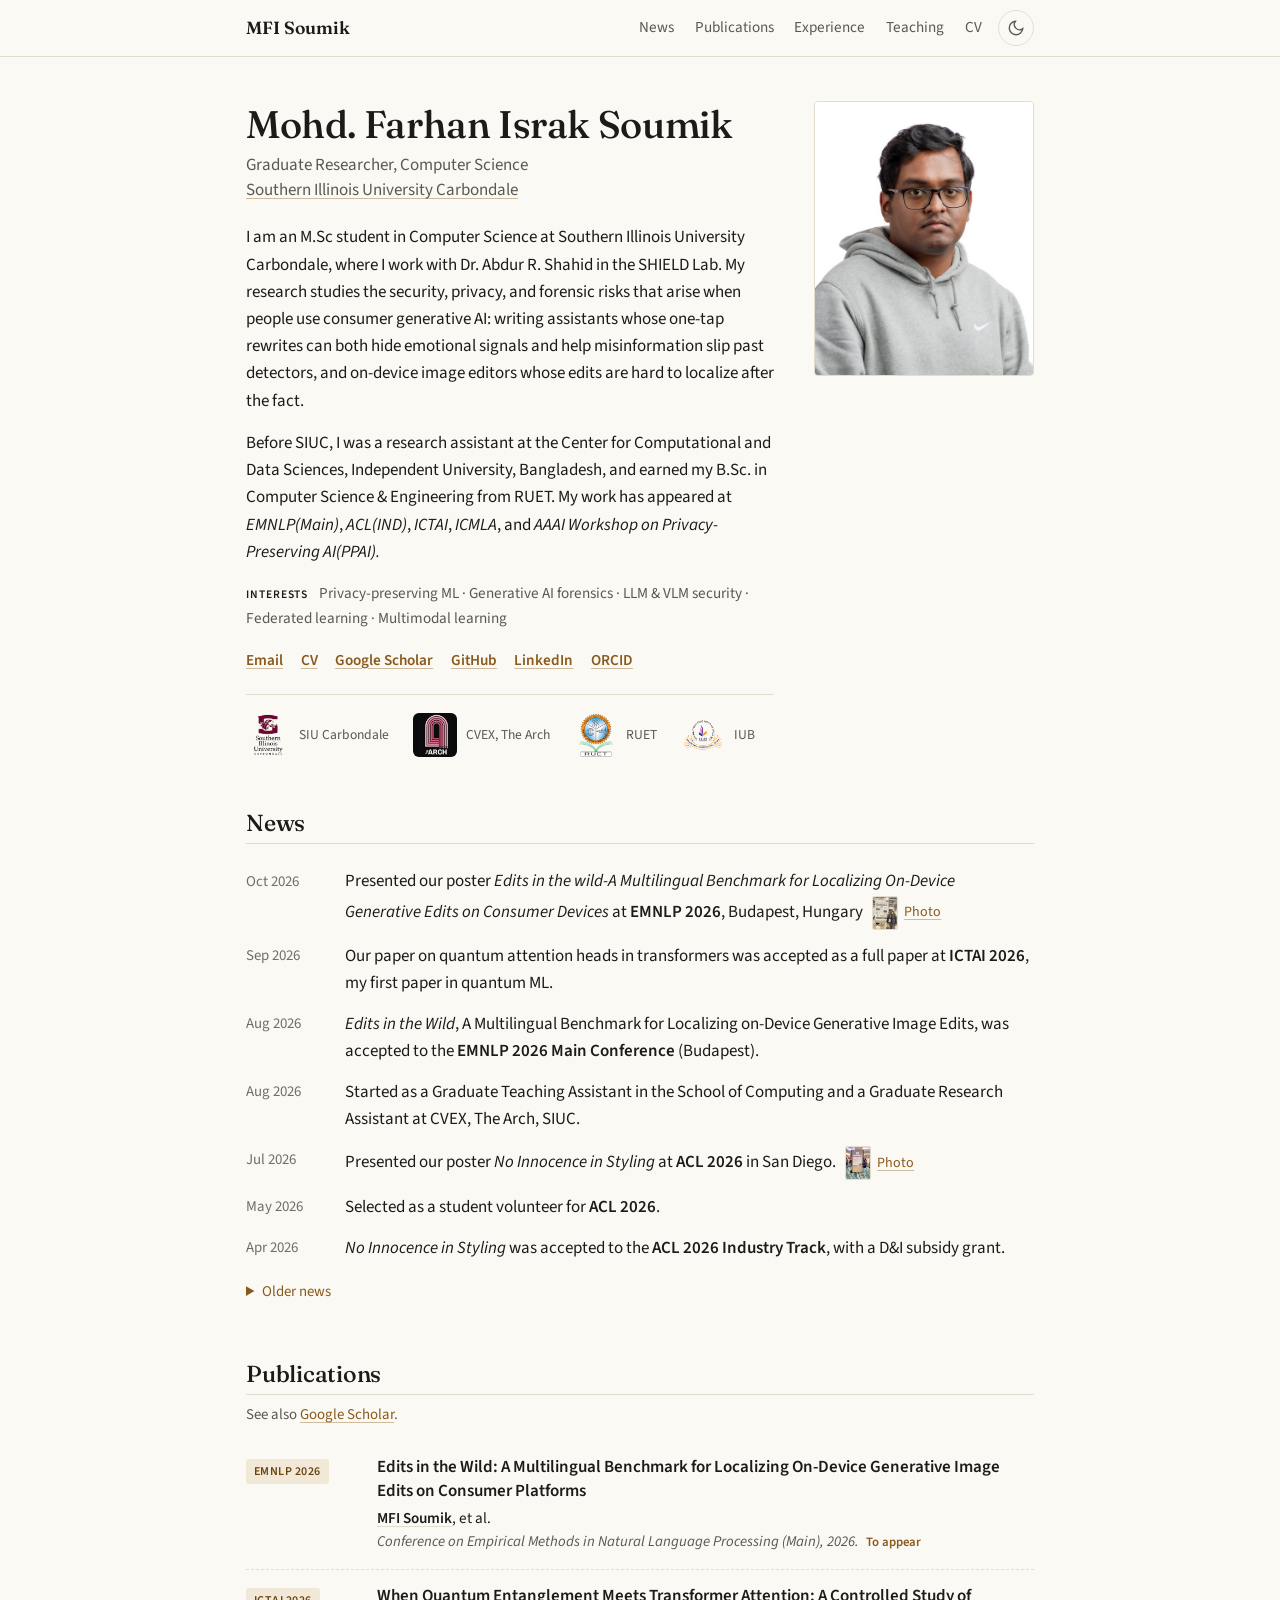
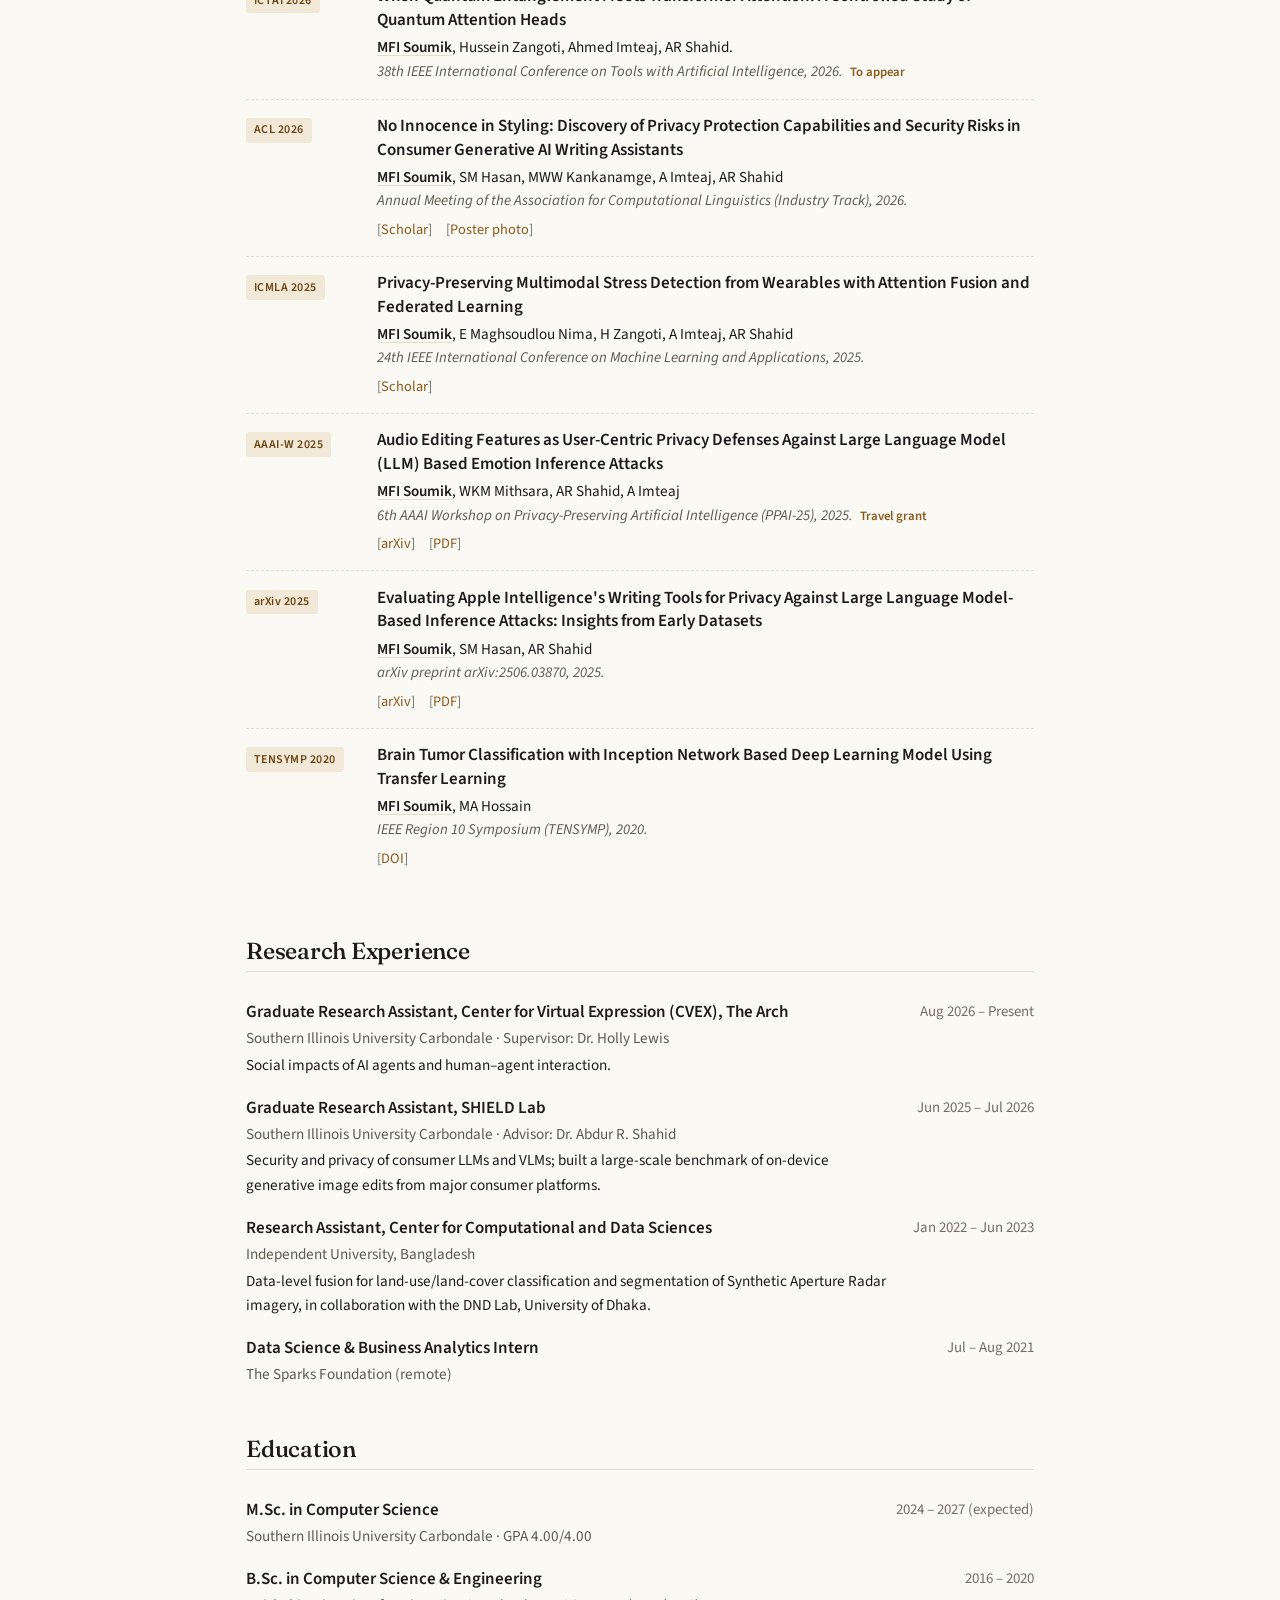
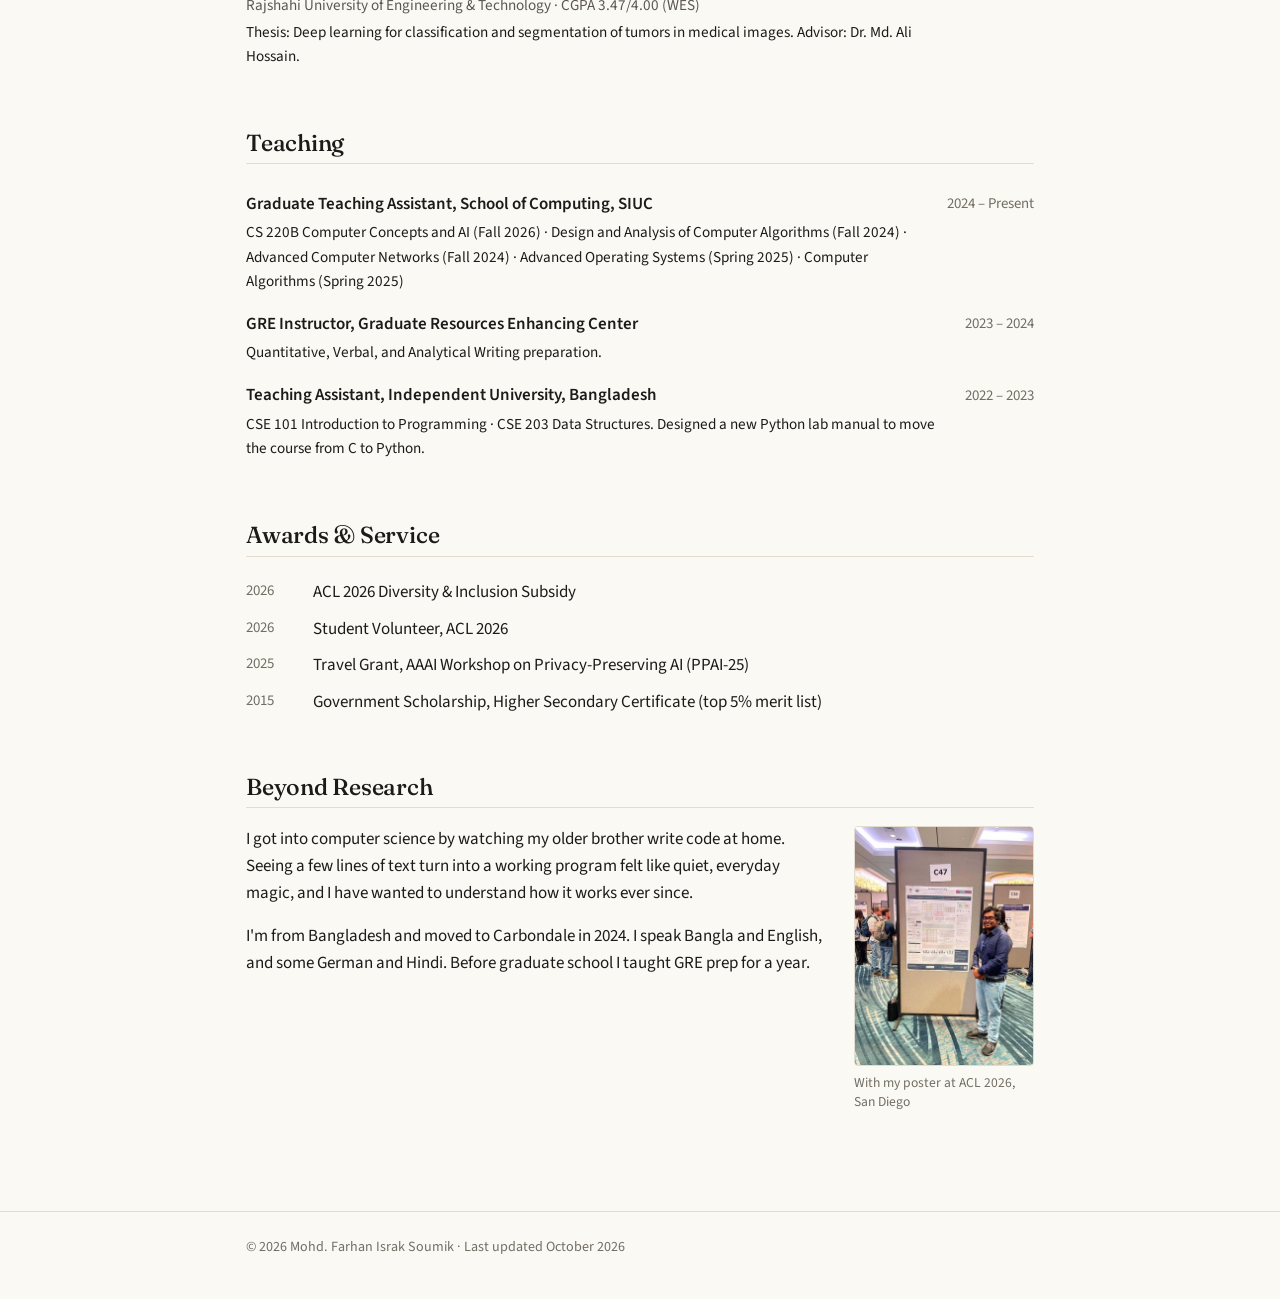
==== commit 32f86655: "Merge branch 'main' of https://github.com/farhan1503001/farhan1503001.github.io" ====
--- a/index.html
+++ b/index.html
@@ -12,7 +12,25 @@
   <link rel="canonical" href="https://farhan1503001.github.io/">
 
   <link rel="icon" type="image/svg+xml" href="assets/favicon.svg">
-
+  <link rel="canonical" href="https://farhan1503001.github.io/" />
+<script type="application/ld+json">
+{
+  "@context": "https://schema.org",
+  "@type": "Person",
+  "name": "Mohd. Farhan Israk Soumik",
+  "alternateName": ["Farhan Israk Soumik", "MFI Soumik", "M. F. I. Soumik"],
+  "url": "https://farhan1503001.github.io/",
+  "image": "https://farhan1503001.github.io/assets/headshot.jpg",
+  "jobTitle": "Graduate Researcher in Computer Science",
+  "affiliation": {"@type": "CollegeOrUniversity", "name": "Southern Illinois University Carbondale"},
+  "sameAs": [
+    "https://scholar.google.com/citations?user=gKmSXl8AAAAJ",
+    "https://orcid.org/0000-0002-9658-2775",
+    "https://github.com/farhan1503001",
+    "https://www.linkedin.com/in/mohd-farhan-israk-soumik/"
+  ]
+}
+</script>
   <meta property="og:type" content="profile">
   <meta property="og:title" content="Mohd. Farhan Israk Soumik">
   <meta property="og:description" content="Graduate researcher at SIU Carbondale working on the security, privacy, and forensics of consumer generative AI.">
@@ -103,7 +121,7 @@
         </p>
 
         <p>
-          I am a graduate student in Computer Science at Southern Illinois University Carbondale, where I work with
+          I am an M.Sc student in Computer Science at Southern Illinois University Carbondale, where I work with
           Dr. Abdur R. Shahid in the SHIELD Lab.
           My research studies the security, privacy, and forensic risks that arise when people use consumer generative AI:
           writing assistants whose one-tap rewrites can both hide emotional signals and help misinformation slip past detectors,
@@ -112,7 +130,7 @@
         <p>
           Before SIUC, I was a research assistant at the Center for Computational and Data Sciences, Independent University, Bangladesh,
           and earned my B.Sc. in Computer Science &amp; Engineering from RUET. My work has appeared at
-          EMNLP, ACL, ICTAI, ICMLA, and the AAAI Workshop on Privacy-Preserving AI.
+          <em>EMNLP(Main)</em>, <em>ACL(IND)</em>, <em>ICTAI</em>, <em>ICMLA</em>, and <em>AAAI Workshop on Privacy-Preserving AI(PPAI).</em>
         </p>
         <!-- Optional: uncomment when you want to signal the PhD search publicly.
         <p class="callout">I am applying to PhD programs for Fall 2027 and am happy to talk about research fit.</p>
@@ -134,6 +152,7 @@
           <li><img src="assets/logos/siu.png" alt="" width="44" height="44"><span>SIU Carbondale</span></li>
           <li><img class="logo-solid" src="assets/logos/arch.png" alt="" width="44" height="44"><span>CVEX, The Arch</span></li>
           <li><img src="assets/logos/ruet.png" alt="" width="44" height="44"><span>RUET</span></li>
+           <li><img src="assets/logos/iub.png" alt="" width="46" height="46"><span>IUB</span></li>
         </ul>
       </div>
 
@@ -188,26 +207,21 @@
 
       <ol class="pubs" reversed>
         <!-- TODO: confirm full author list -->
-       <li class="pub">
-  <span class="venue">EMNLP 2026</span>
-  <div>
-    <p class="pub-title">Edits in the Wild: A Multilingual Benchmark for Localizing On-Device Generative Image Edits on Consumer Platforms</p>
-    <p class="pub-authors"><strong>MFI Soumik</strong>, AA Fime, WKM Mithsara, AB Aryal, HJ Haghighi, B Koirala, A Imteaj, AR Shahid</p>
-    <p class="pub-venue">Conference on Empirical Methods in Natural Language Processing (Main Conference), Budapest, 2026.</p>
-    <p class="pub-links">
-      <a href="https://aclanthology.org/2026.emnlp-main.1661/">ACL Anthology</a>
-      <a href="https://scholar.google.com/citations?user=gKmSXl8AAAAJ&amp;hl=en">Scholar</a>
-      <a href="assets/emnlp2026.jpg">Poster photo</a>
-    </p>
-  </div>
-</li>
+        <li class="pub">
+          <span class="venue">EMNLP 2026</span>
+          <div>
+            <p class="pub-title">Edits in the Wild: A Multilingual Benchmark for Localizing On-Device Generative Image Edits on Consumer Platforms</p>
+            <p class="pub-authors"><strong>MFI Soumik</strong>, et al.</p>
+            <p class="pub-venue">Conference on Empirical Methods in Natural Language Processing (Main), 2026. <span class="status">To appear</span></p>
+          </div>
+        </li>
 
         <!-- TODO: confirm full author list -->
         <li class="pub">
           <span class="venue">ICTAI 2026</span>
           <div>
             <p class="pub-title">When Quantum Entanglement Meets Transformer Attention: A Controlled Study of Quantum Attention Heads</p>
-            <p class="pub-authors"><strong>MFI Soumik</strong>, et al.</p>
+            <p class="pub-authors"><strong>MFI Soumik</strong>, Hussein Zangoti, Ahmed Imteaj, AR Shahid.</p>
             <p class="pub-venue">38th IEEE International Conference on Tools with Artificial Intelligence, 2026. <span class="status">To appear</span></p>
           </div>
         </li>
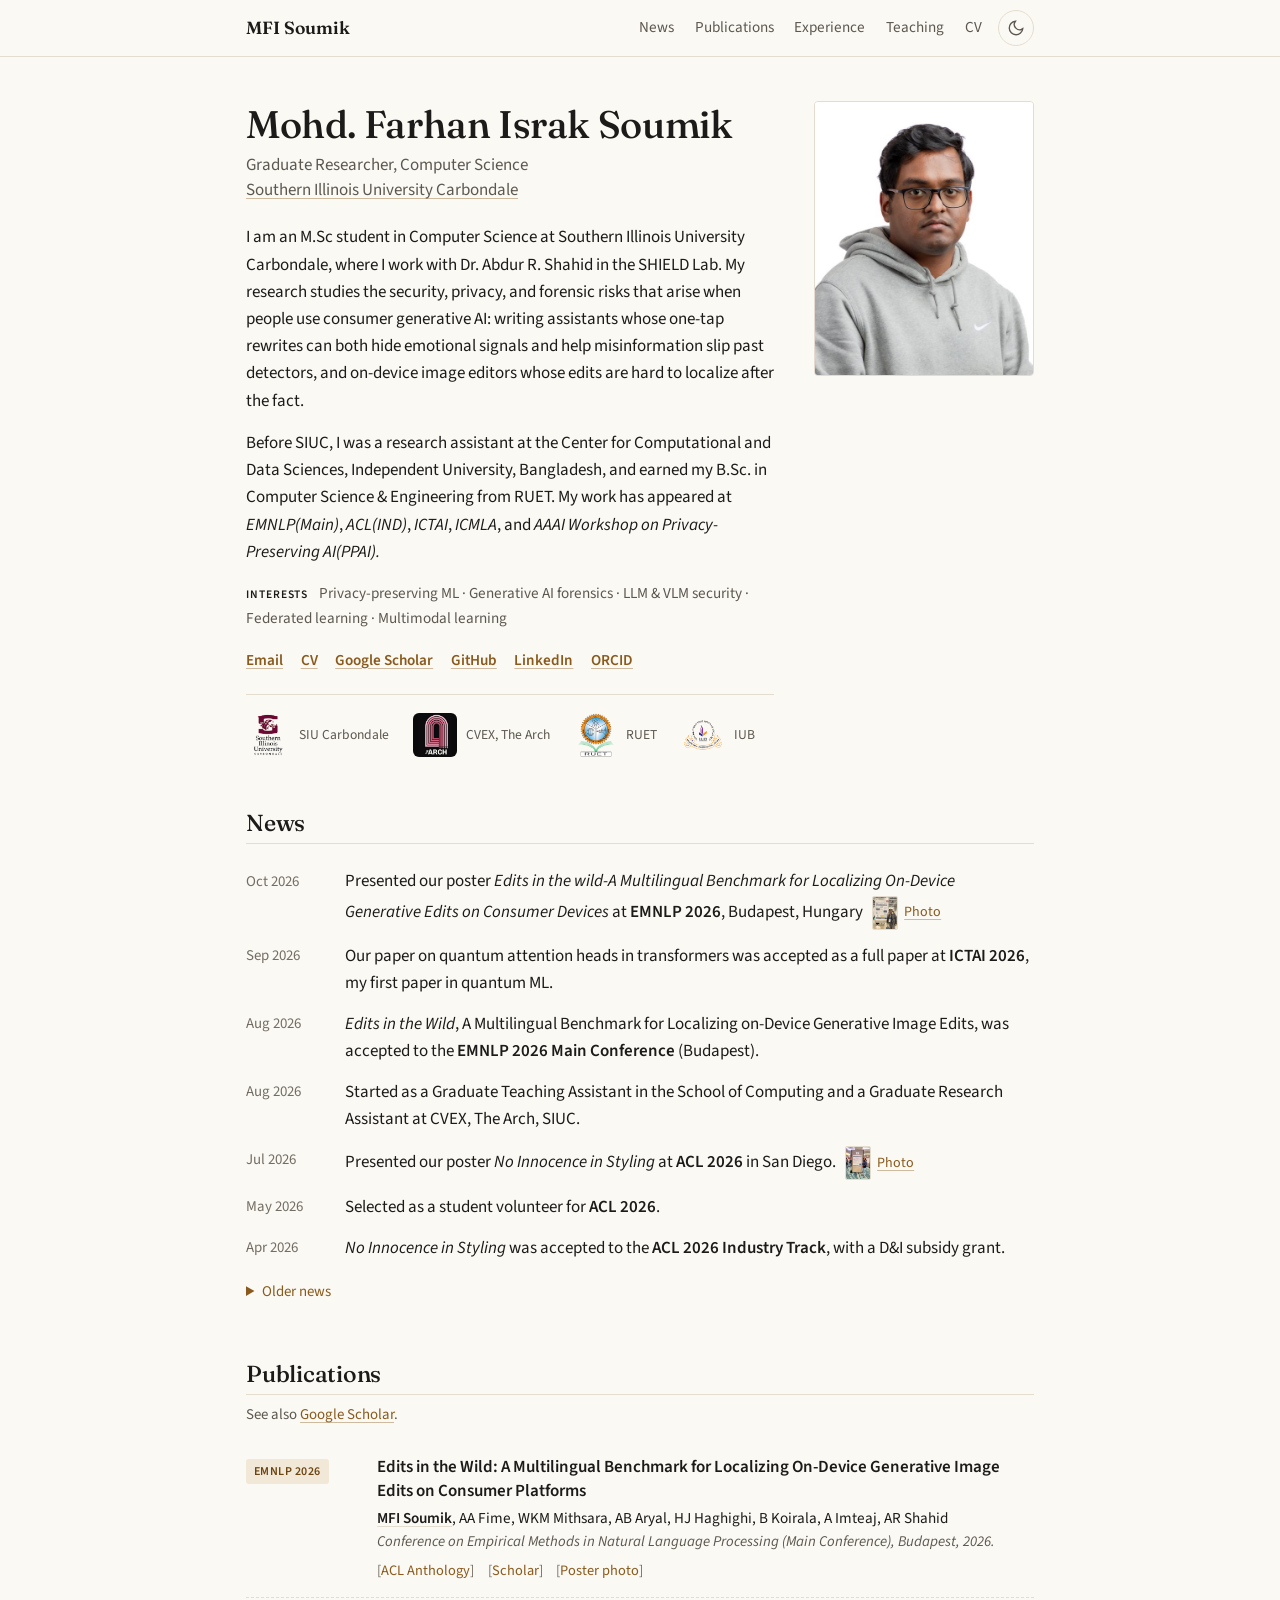
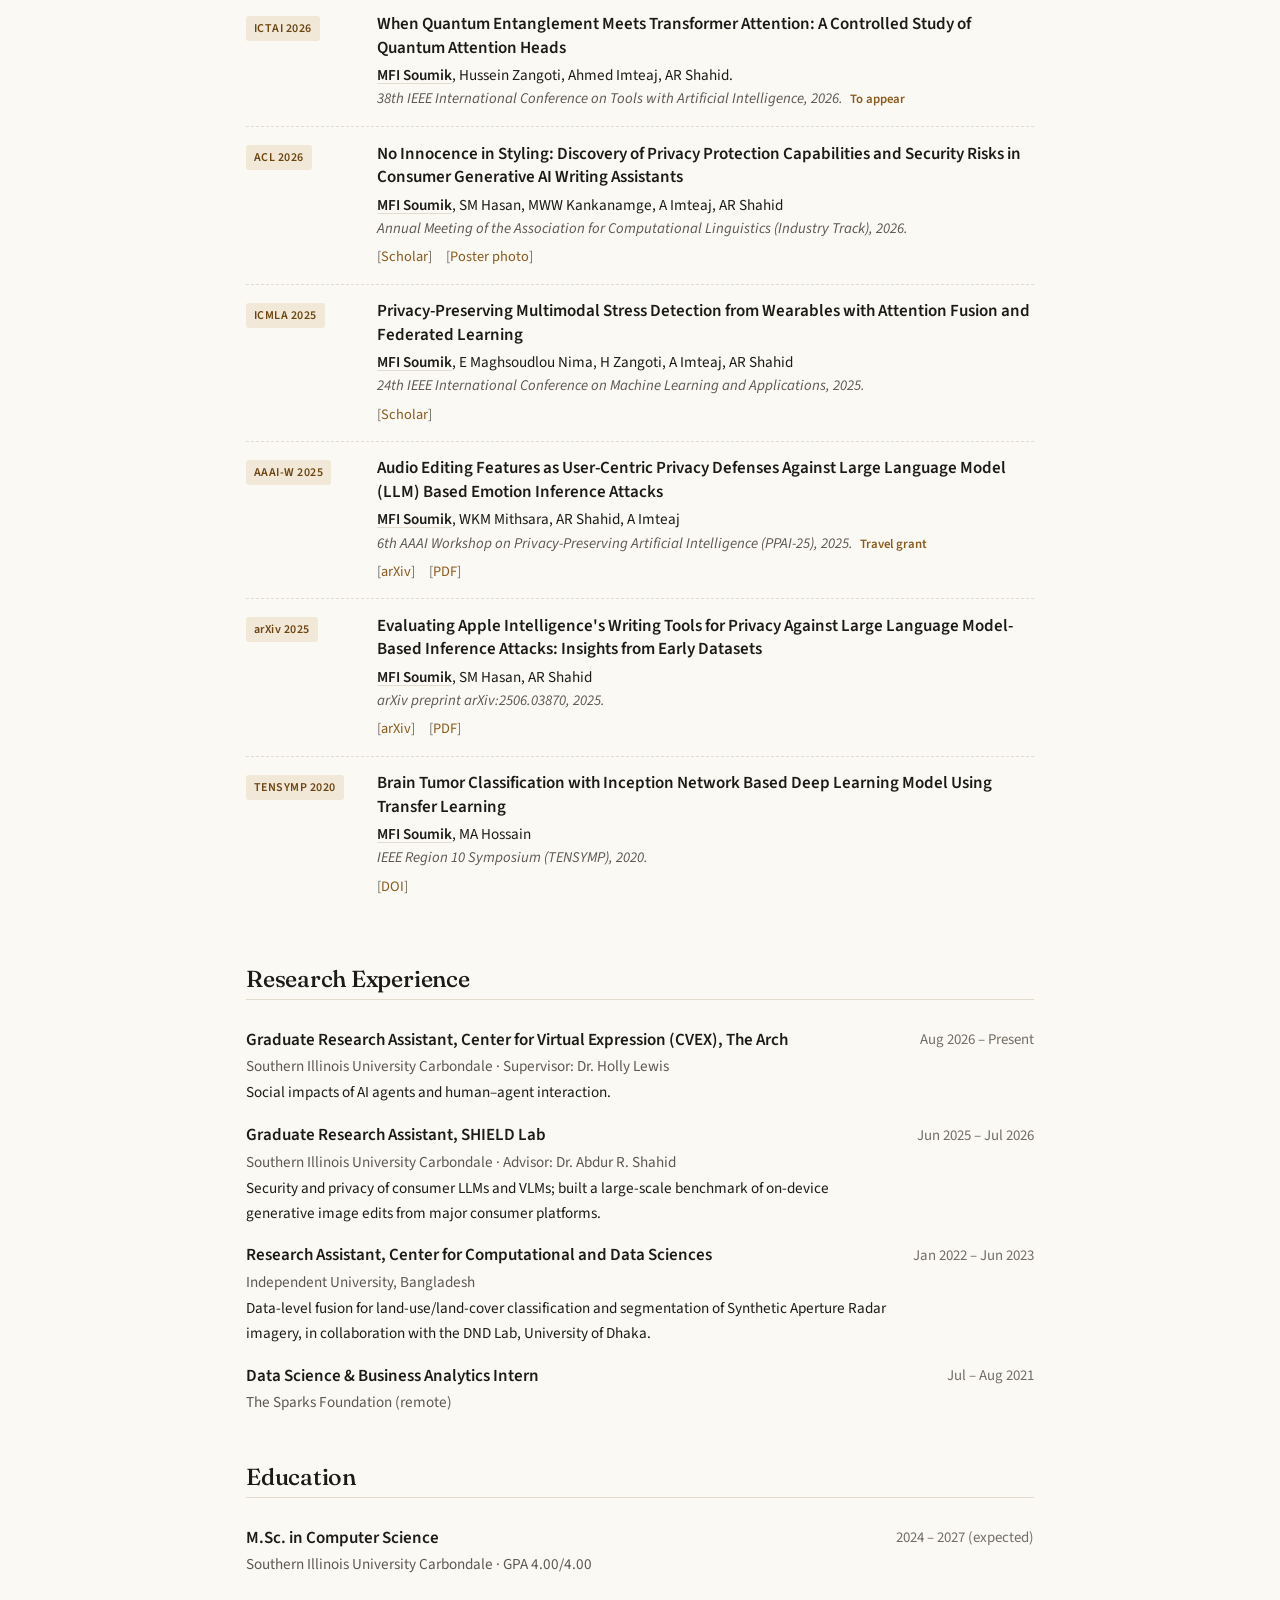
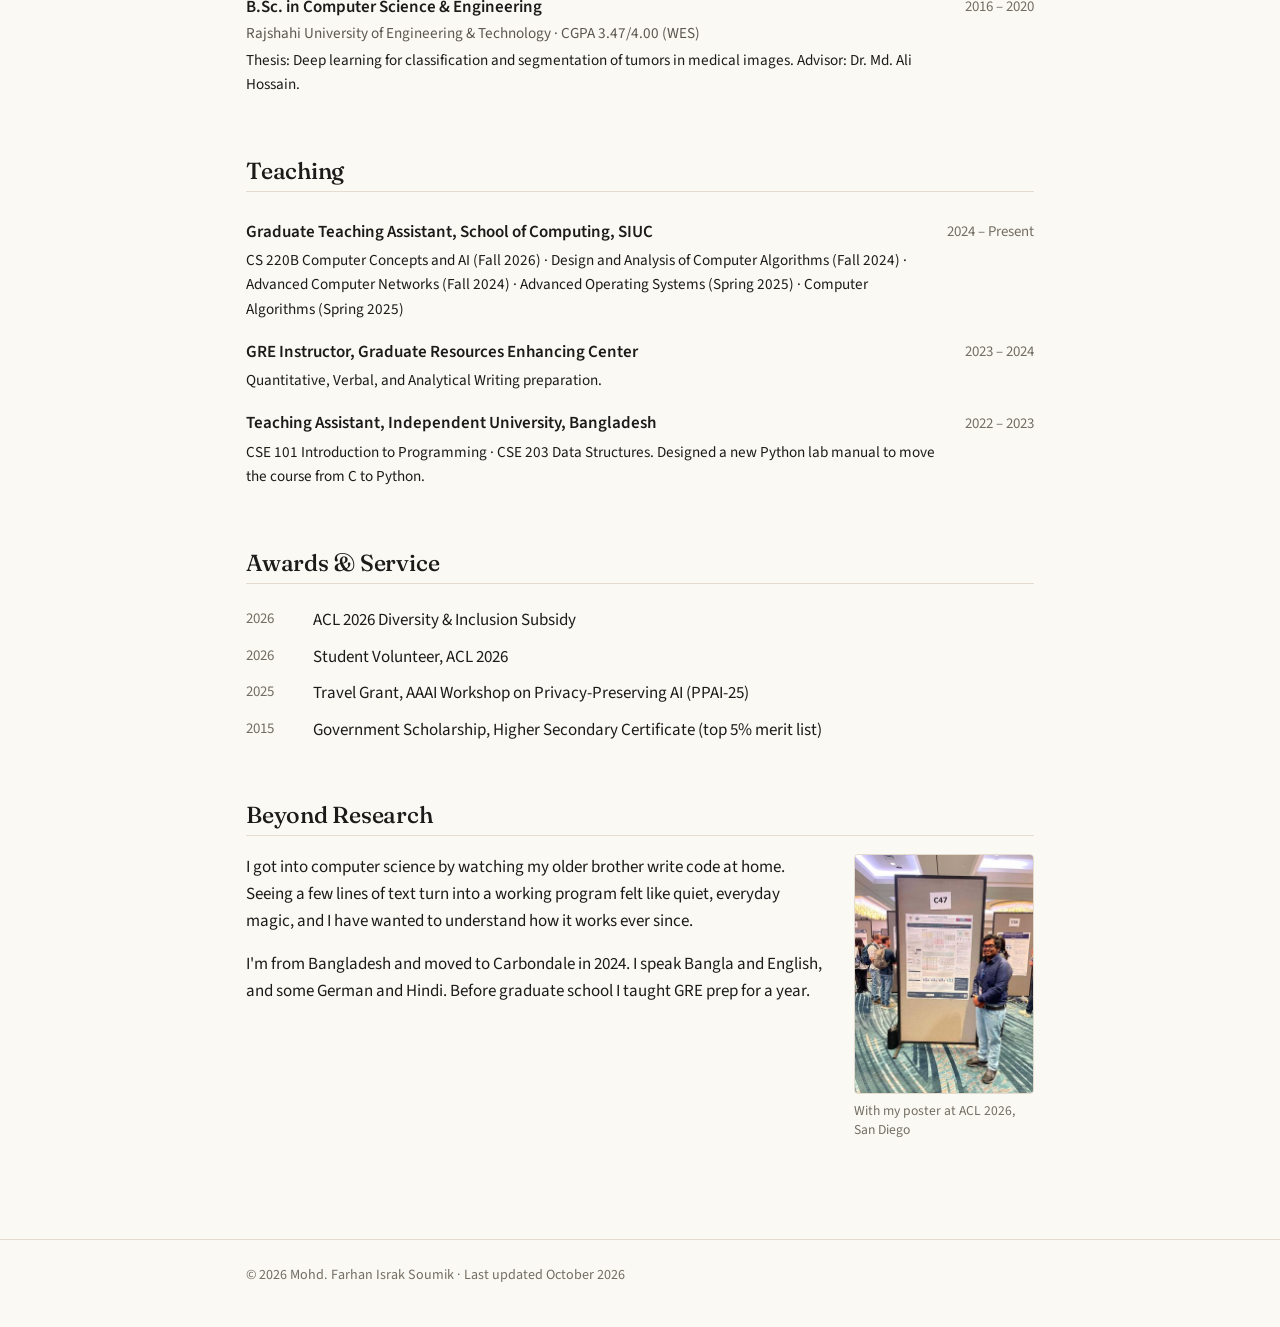
==== commit 601cb663: "Publication updated" ====
--- a/index.html
+++ b/index.html
@@ -211,8 +211,13 @@
           <span class="venue">EMNLP 2026</span>
           <div>
             <p class="pub-title">Edits in the Wild: A Multilingual Benchmark for Localizing On-Device Generative Image Edits on Consumer Platforms</p>
-            <p class="pub-authors"><strong>MFI Soumik</strong>, et al.</p>
-            <p class="pub-venue">Conference on Empirical Methods in Natural Language Processing (Main), 2026. <span class="status">To appear</span></p>
+            <p class="pub-authors"><strong>MFI Soumik</strong>, AA Fime, WKM Mithsara, AB Aryal, HJ Haghighi, B Koirala, A Imteaj, AR Shahid</p>
+            <p class="pub-venue">Conference on Empirical Methods in Natural Language Processing (Main Conference), Budapest, 2026.</p>
+            <p class="pub-links">
+              <a href="https://aclanthology.org/2026.emnlp-main.1661/">ACL Anthology</a>
+              <a href="https://scholar.google.com/citations?user=gKmSXl8AAAAJ&amp;hl=en">Scholar</a>
+              <a href="assets/emnlp2026.jpg">Poster photo</a>
+            </p>
           </div>
         </li>
 
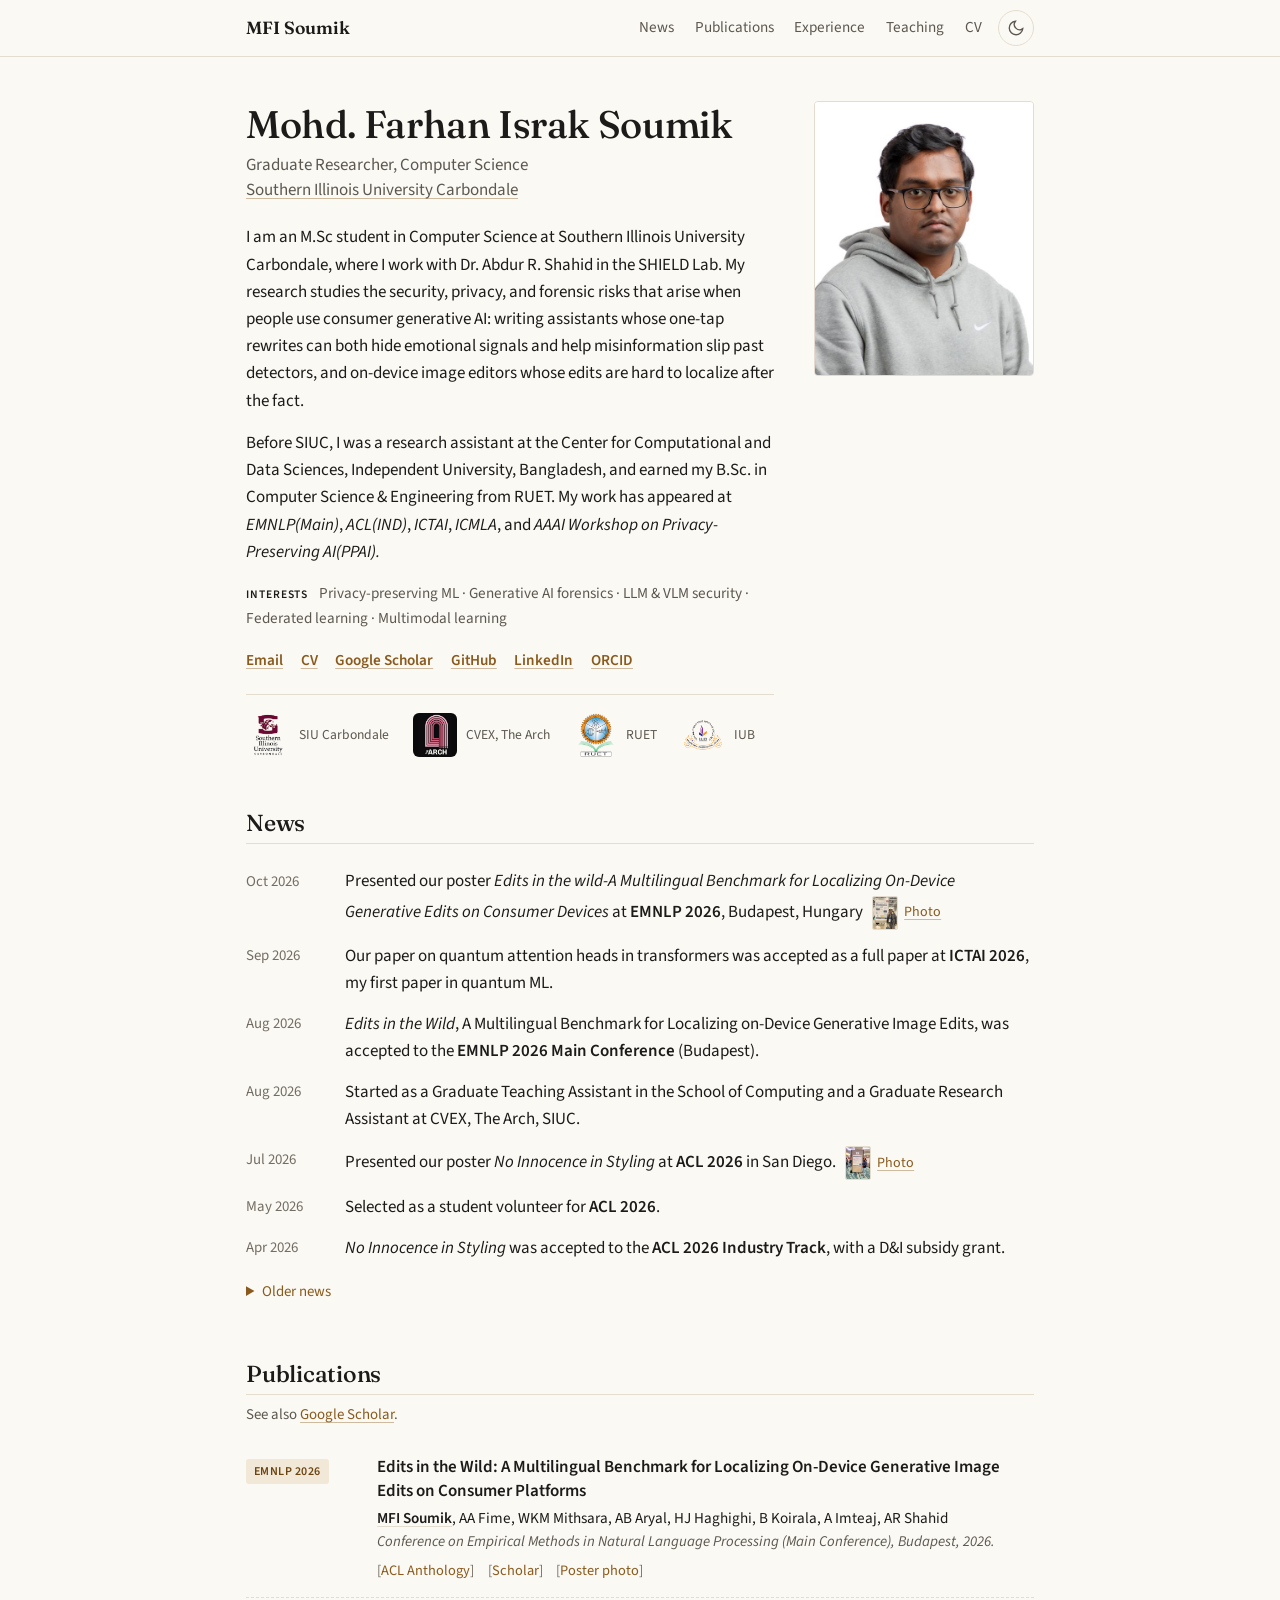
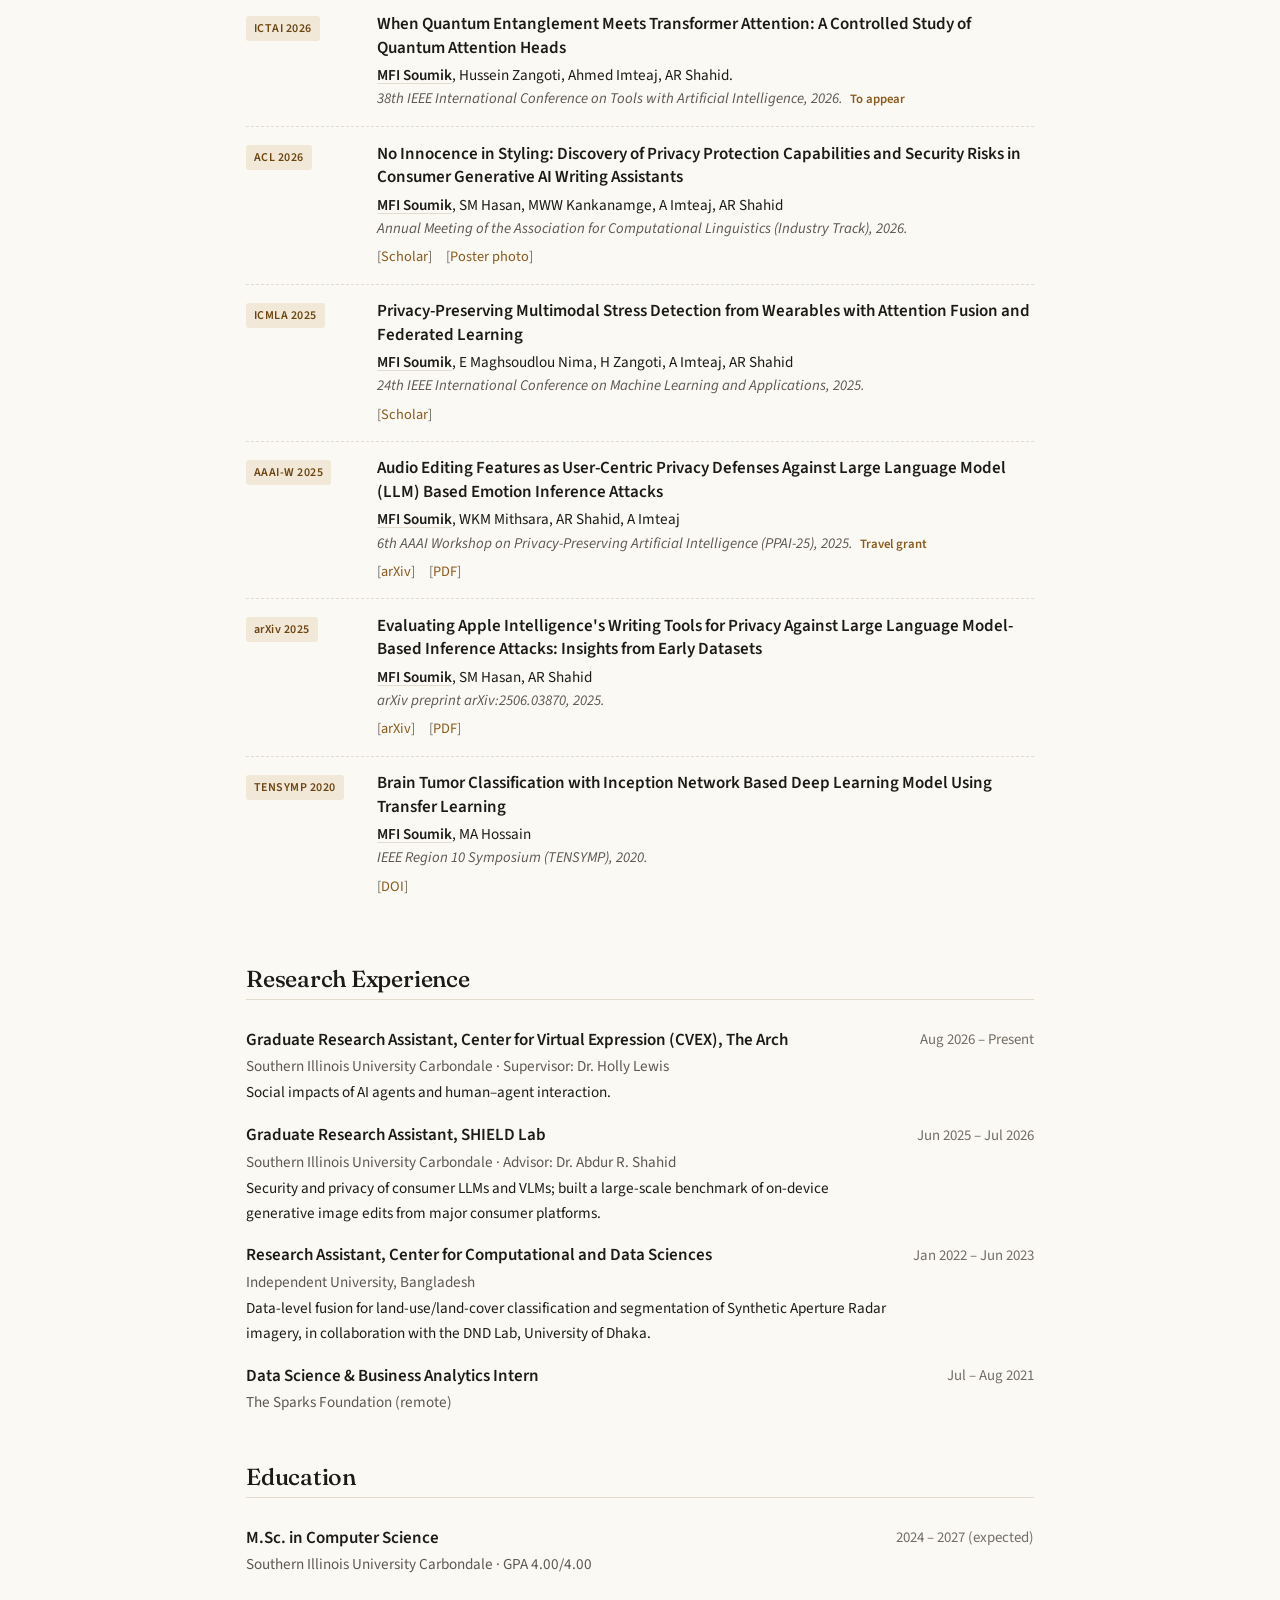
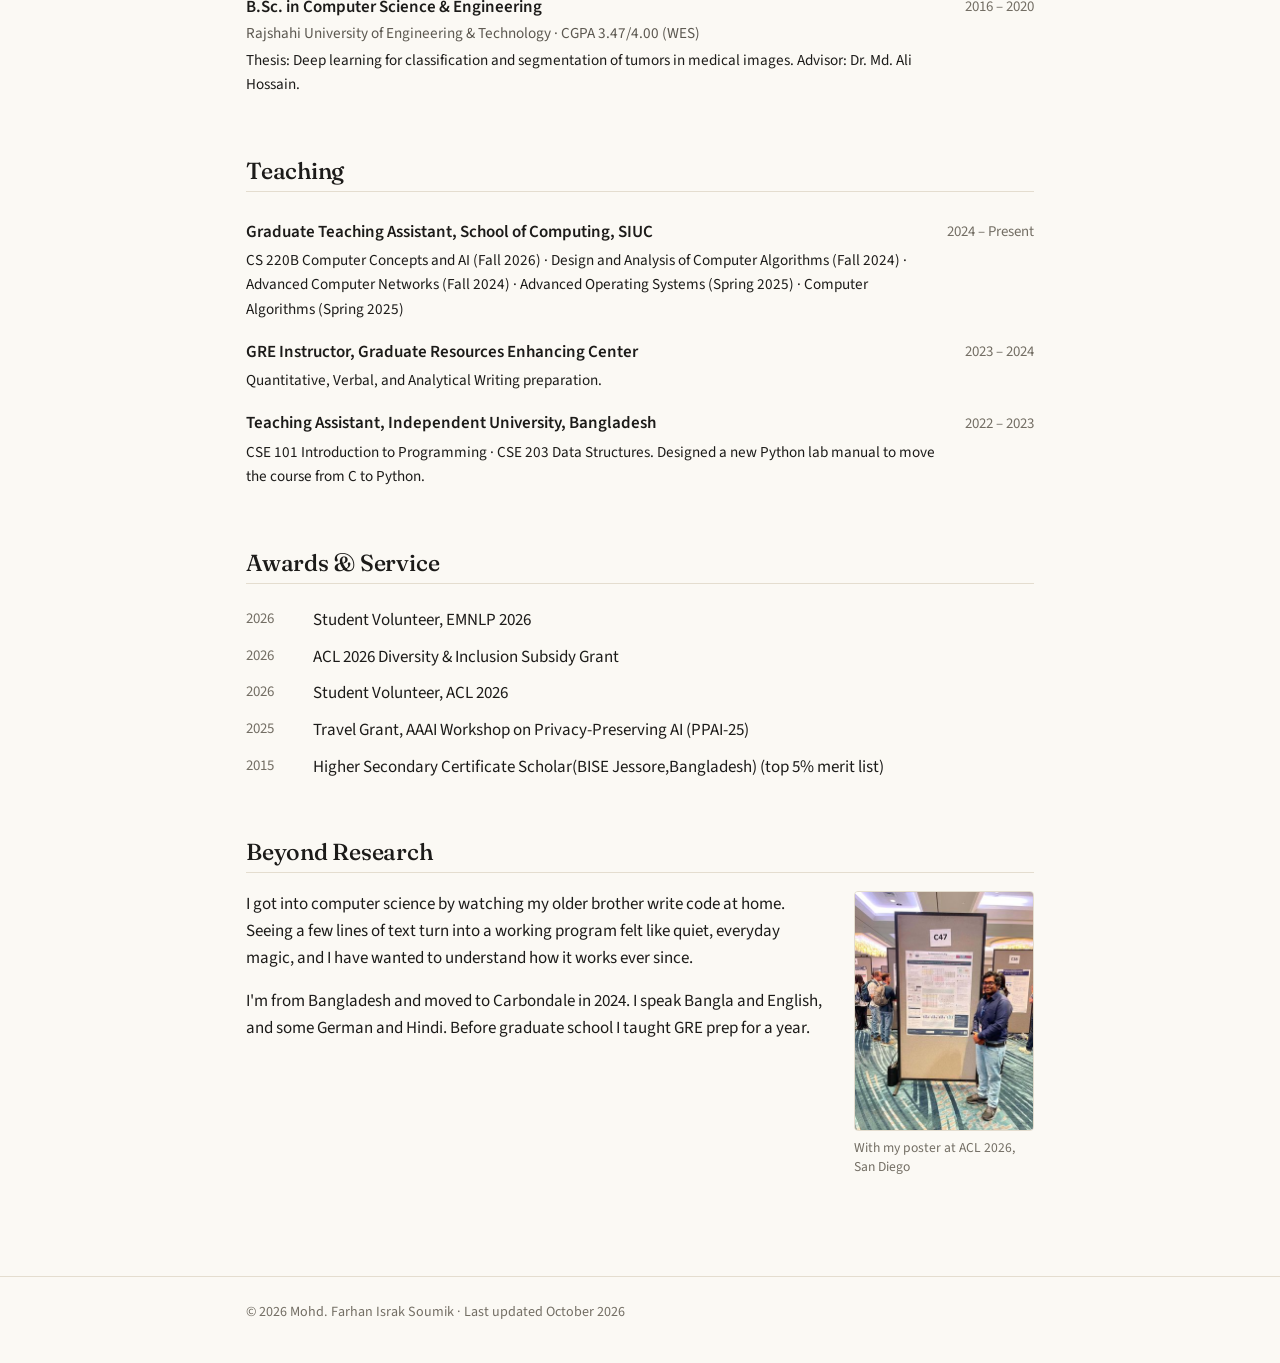
==== commit 51610486: "changing volunteer" ====
--- a/index.html
+++ b/index.html
@@ -216,7 +216,7 @@
             <p class="pub-links">
               <a href="https://aclanthology.org/2026.emnlp-main.1661/">ACL Anthology</a>
               <a href="https://scholar.google.com/citations?user=gKmSXl8AAAAJ&amp;hl=en">Scholar</a>
-              <a href="assets/emnlp2026.jpg">Poster photo</a>
+              <a href="assets/emnlp.jpeg">Poster photo</a>
             </p>
           </div>
         </li>
@@ -386,10 +386,11 @@
     <section id="awards" aria-labelledby="awards-h">
       <h2 id="awards-h">Awards &amp; Service</h2>
       <ul class="plain">
-        <li><span class="yr">2026</span> ACL 2026 Diversity &amp; Inclusion Subsidy</li>
+        <li><span class="yr">2026</span> Student Volunteer, EMNLP 2026</li>
+        <li><span class="yr">2026</span> ACL 2026 Diversity &amp; Inclusion Subsidy Grant</li>
         <li><span class="yr">2026</span> Student Volunteer, ACL 2026</li>
         <li><span class="yr">2025</span> Travel Grant, AAAI Workshop on Privacy-Preserving AI (PPAI-25)</li>
-        <li><span class="yr">2015</span> Government Scholarship, Higher Secondary Certificate (top 5% merit list)</li>
+        <li><span class="yr">2015</span> Higher Secondary Certificate Scholar(BISE Jessore,Bangladesh) (top 5% merit list)</li>
       </ul>
     </section>
 
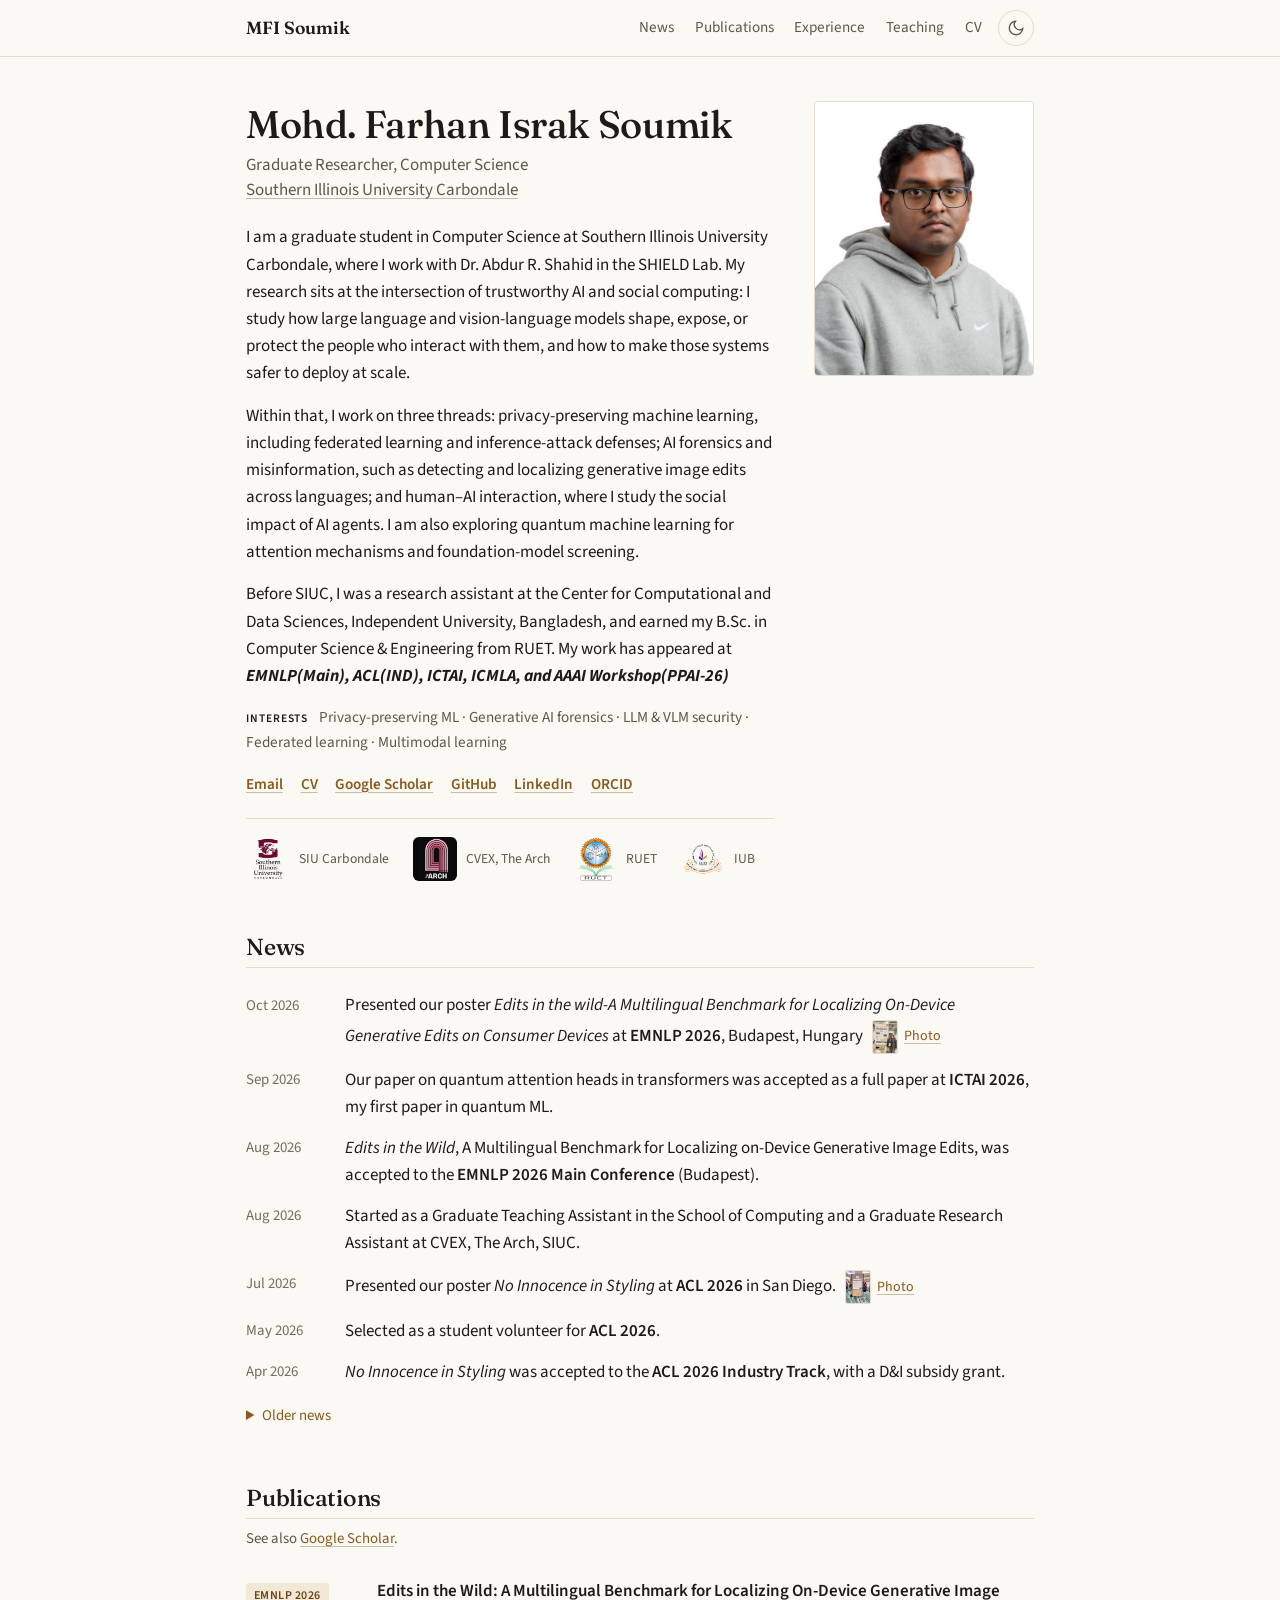
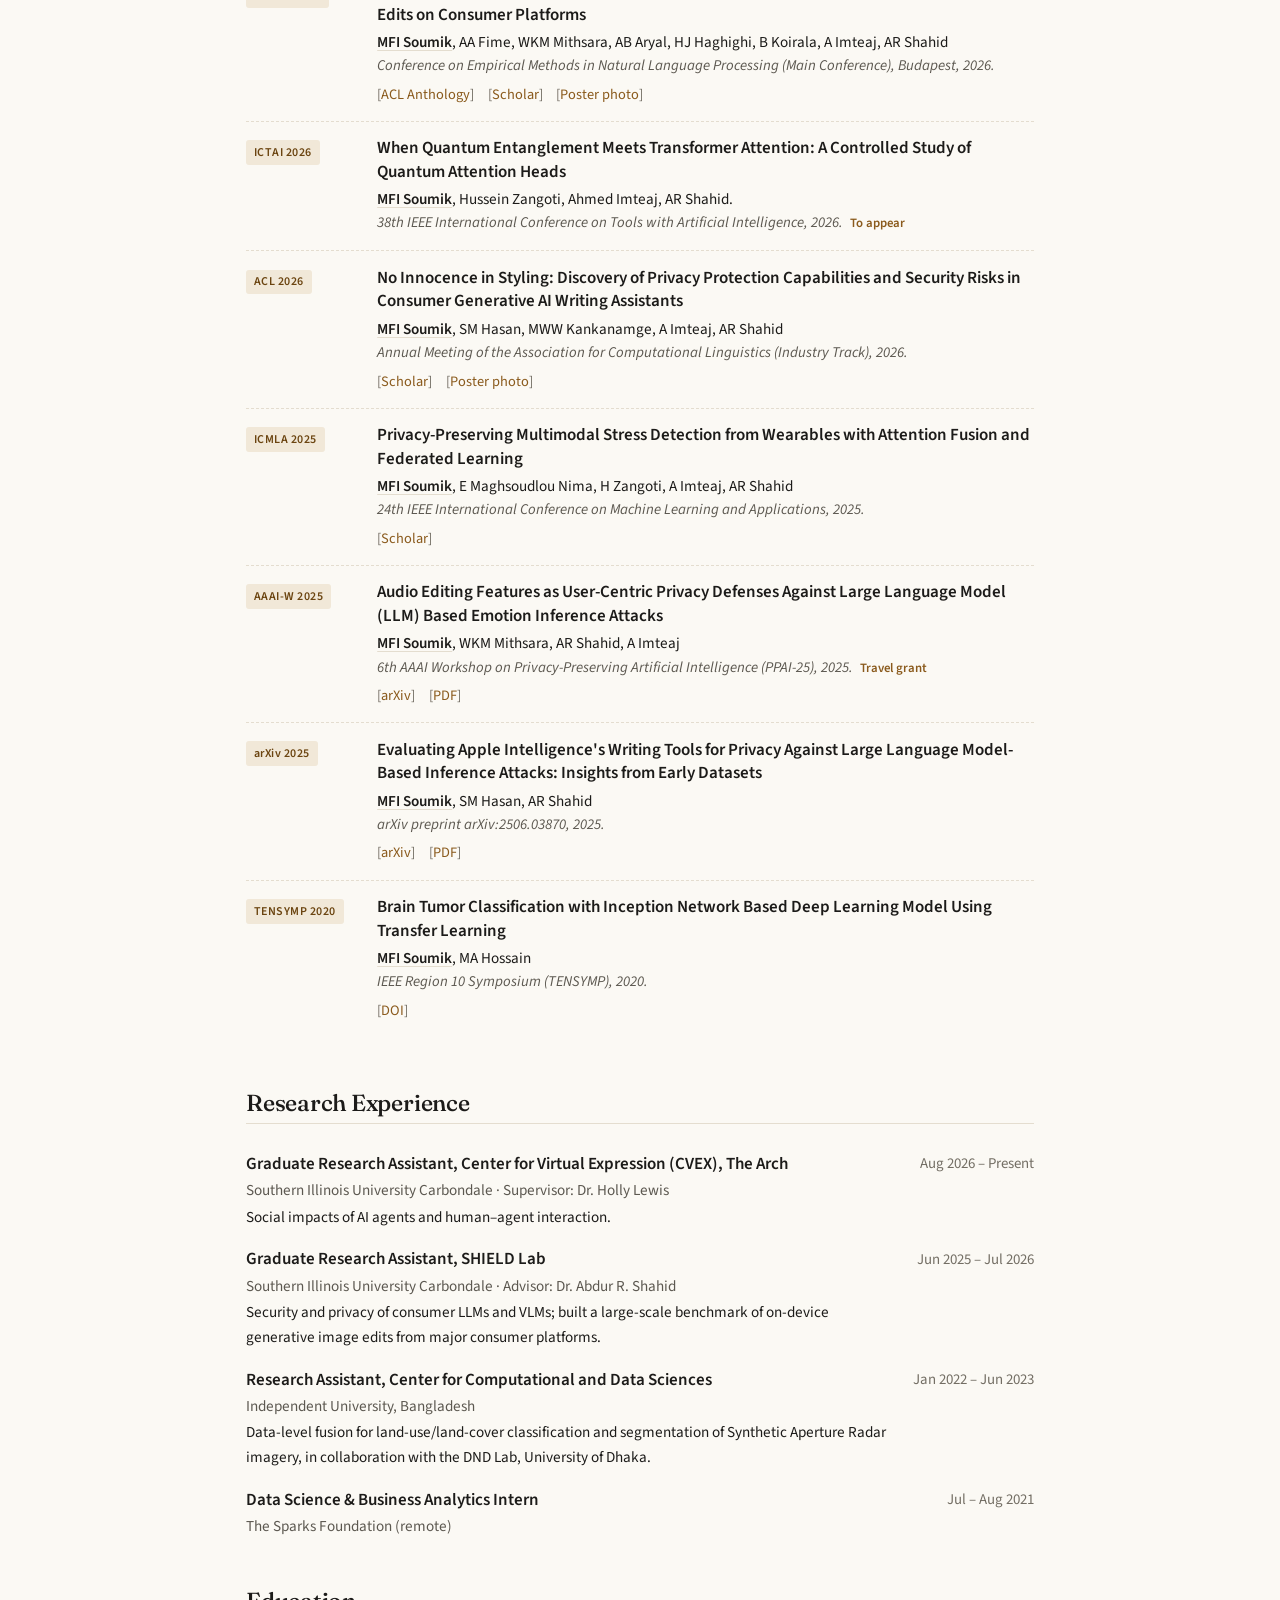
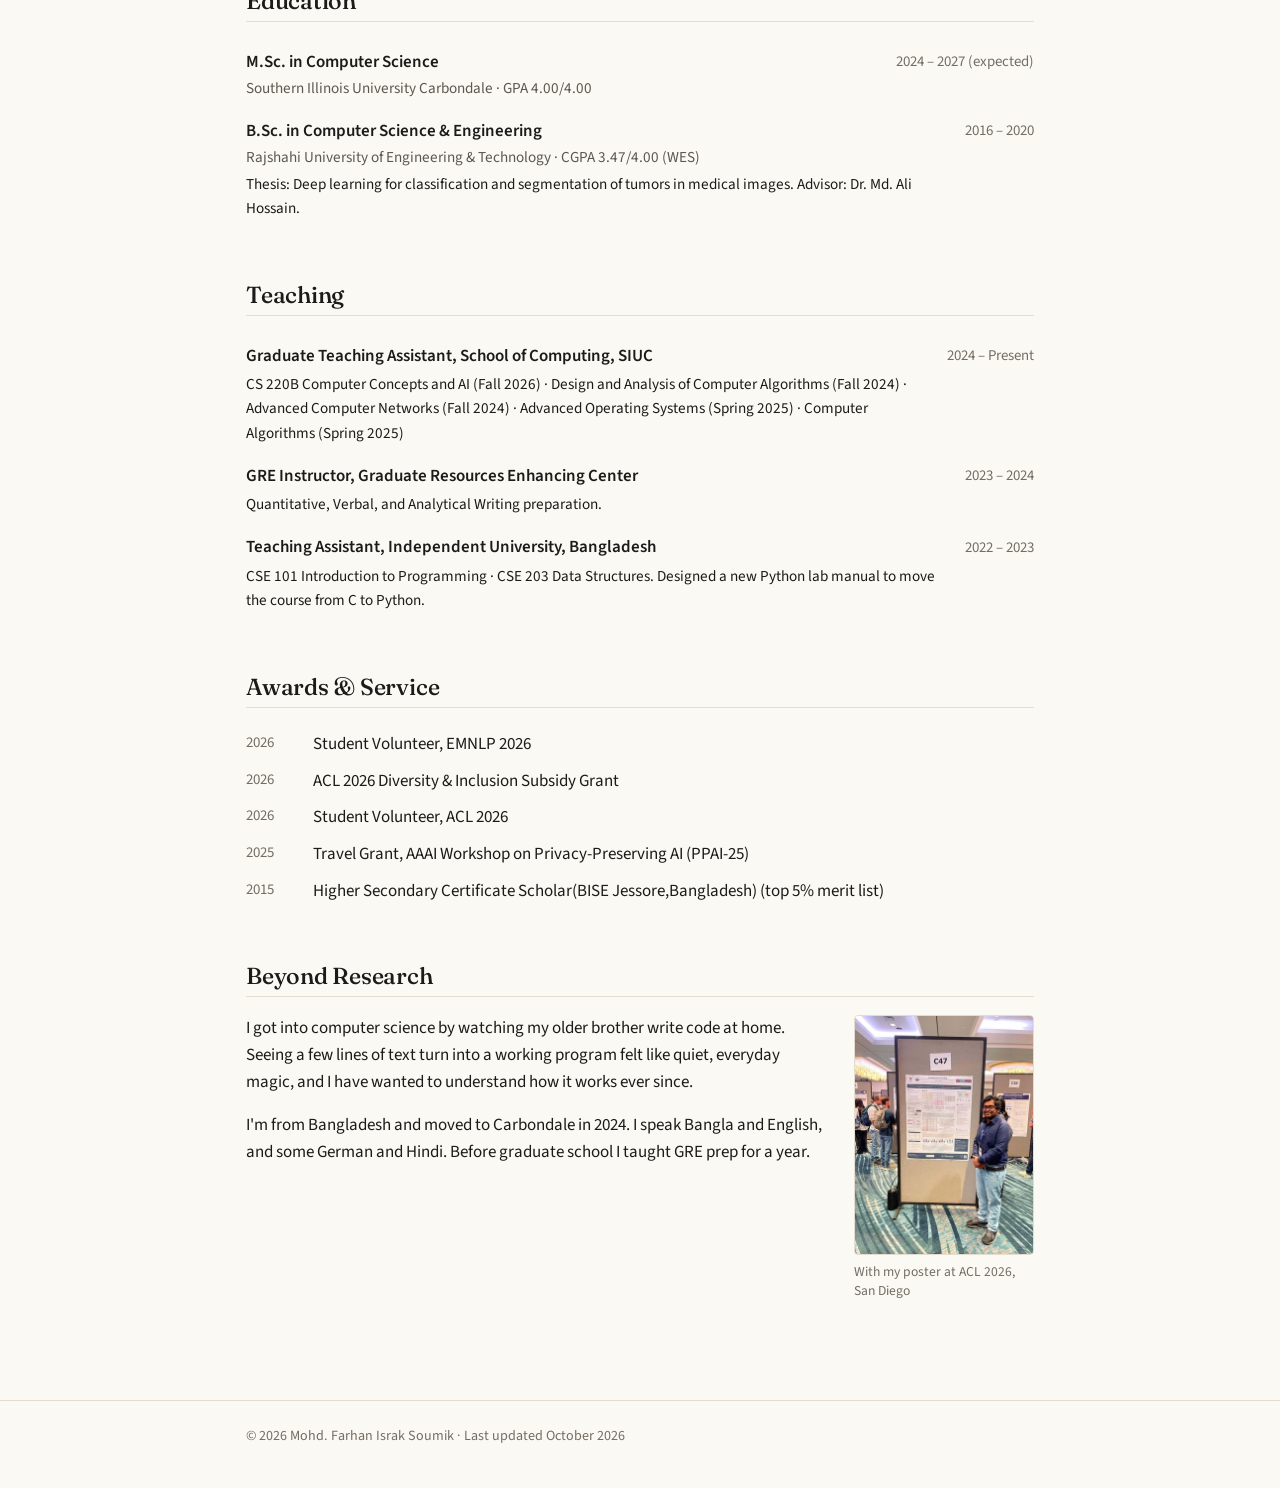
==== commit 6ded7c8a: "about change" ====
--- a/index.html
+++ b/index.html
@@ -121,16 +121,21 @@
         </p>
 
         <p>
-          I am an M.Sc student in Computer Science at Southern Illinois University Carbondale, where I work with
-          Dr. Abdur R. Shahid in the SHIELD Lab.
-          My research studies the security, privacy, and forensic risks that arise when people use consumer generative AI:
-          writing assistants whose one-tap rewrites can both hide emotional signals and help misinformation slip past detectors,
-          and on-device image editors whose edits are hard to localize after the fact.
+          I am a graduate student in Computer Science at Southern Illinois University Carbondale, where I work with
+          Dr. Abdur R. Shahid in the SHIELD Lab. My research sits at the intersection of trustworthy AI and
+          social computing: I study how large language and vision-language models shape, expose, or protect the
+          people who interact with them, and how to make those systems safer to deploy at scale.
+        </p>
+        <p>
+          Within that, I work on three threads: privacy-preserving machine learning, including federated learning
+          and inference-attack defenses; AI forensics and misinformation, such as detecting and localizing generative
+          image edits across languages; and human&ndash;AI interaction, where I study the social impact of AI agents. I am also exploring quantum machine learning for attention
+          mechanisms and foundation-model screening.
         </p>
         <p>
           Before SIUC, I was a research assistant at the Center for Computational and Data Sciences, Independent University, Bangladesh,
           and earned my B.Sc. in Computer Science &amp; Engineering from RUET. My work has appeared at
-          <em>EMNLP(Main)</em>, <em>ACL(IND)</em>, <em>ICTAI</em>, <em>ICMLA</em>, and <em>AAAI Workshop on Privacy-Preserving AI(PPAI).</em>
+          <strong><em>EMNLP(Main), ACL(IND), ICTAI, ICMLA, and AAAI Workshop(PPAI-26)</em></strong>
         </p>
         <!-- Optional: uncomment when you want to signal the PhD search publicly.
         <p class="callout">I am applying to PhD programs for Fall 2027 and am happy to talk about research fit.</p>
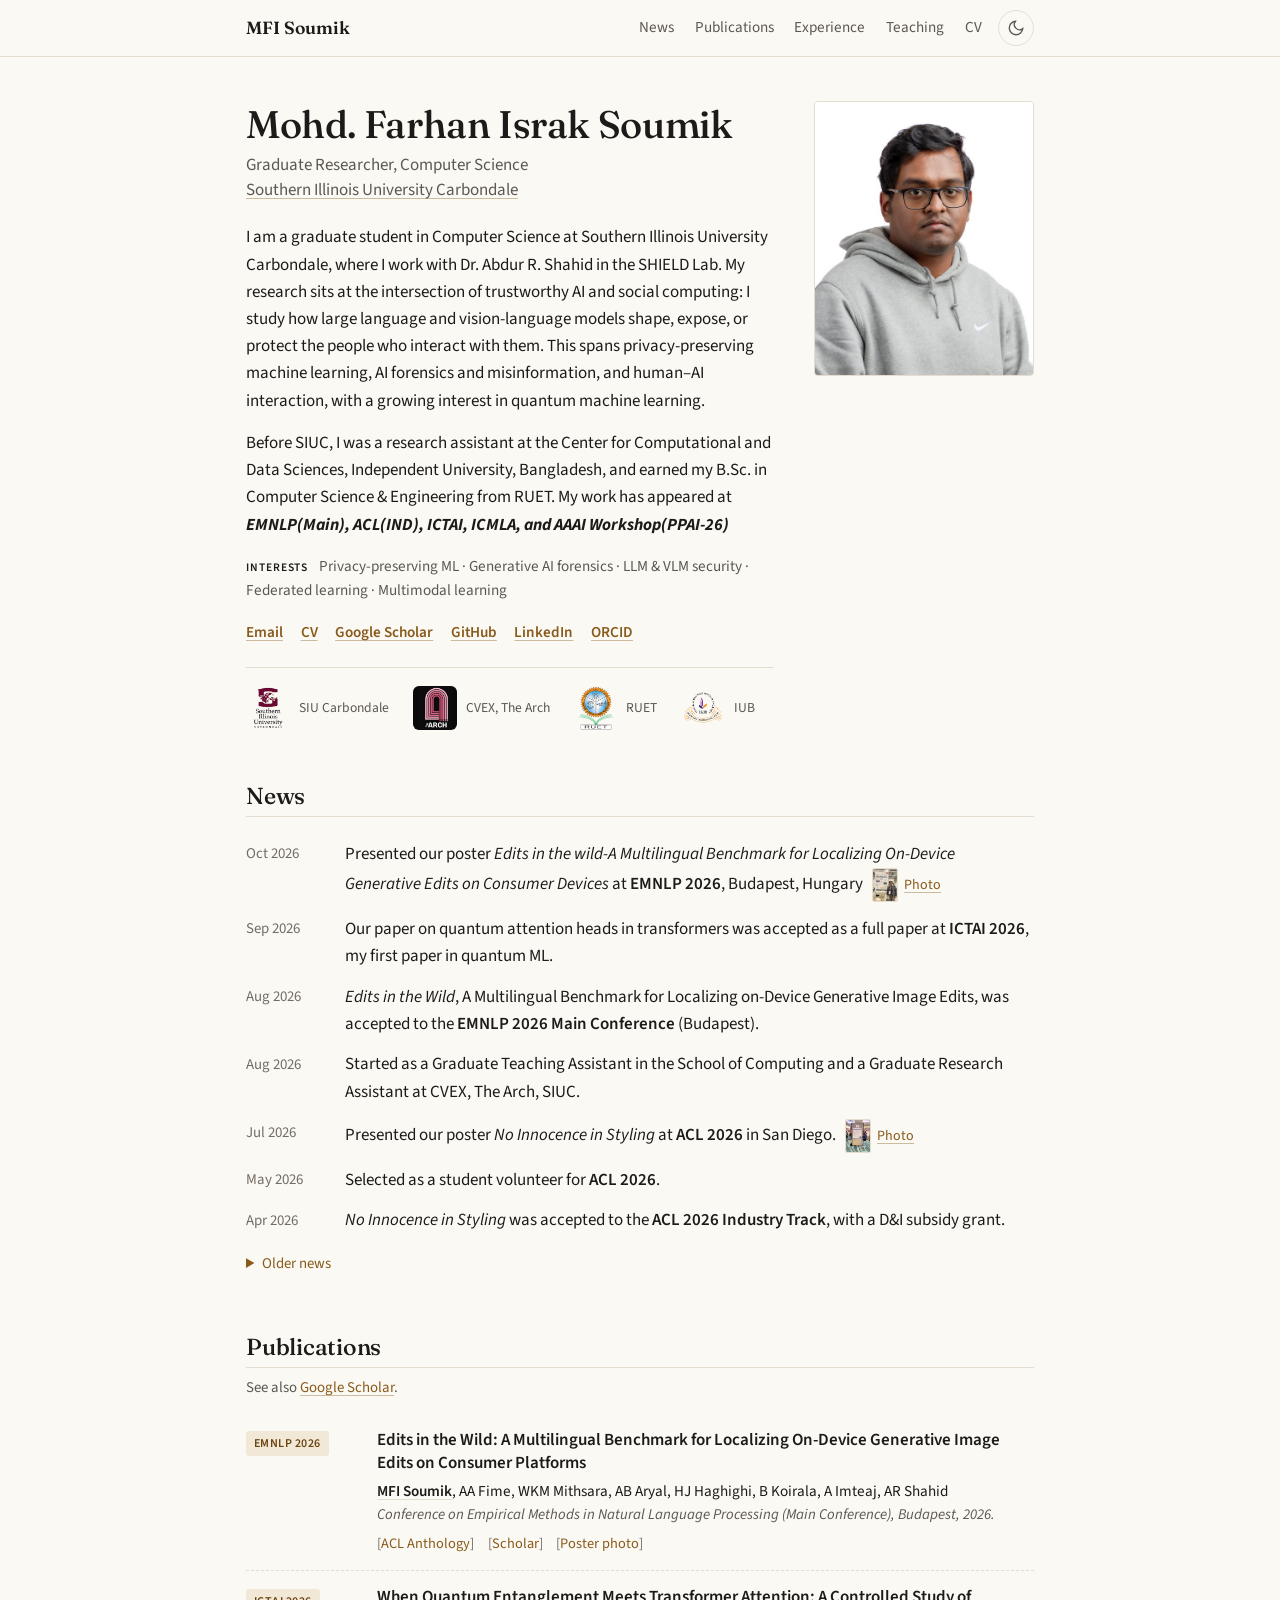
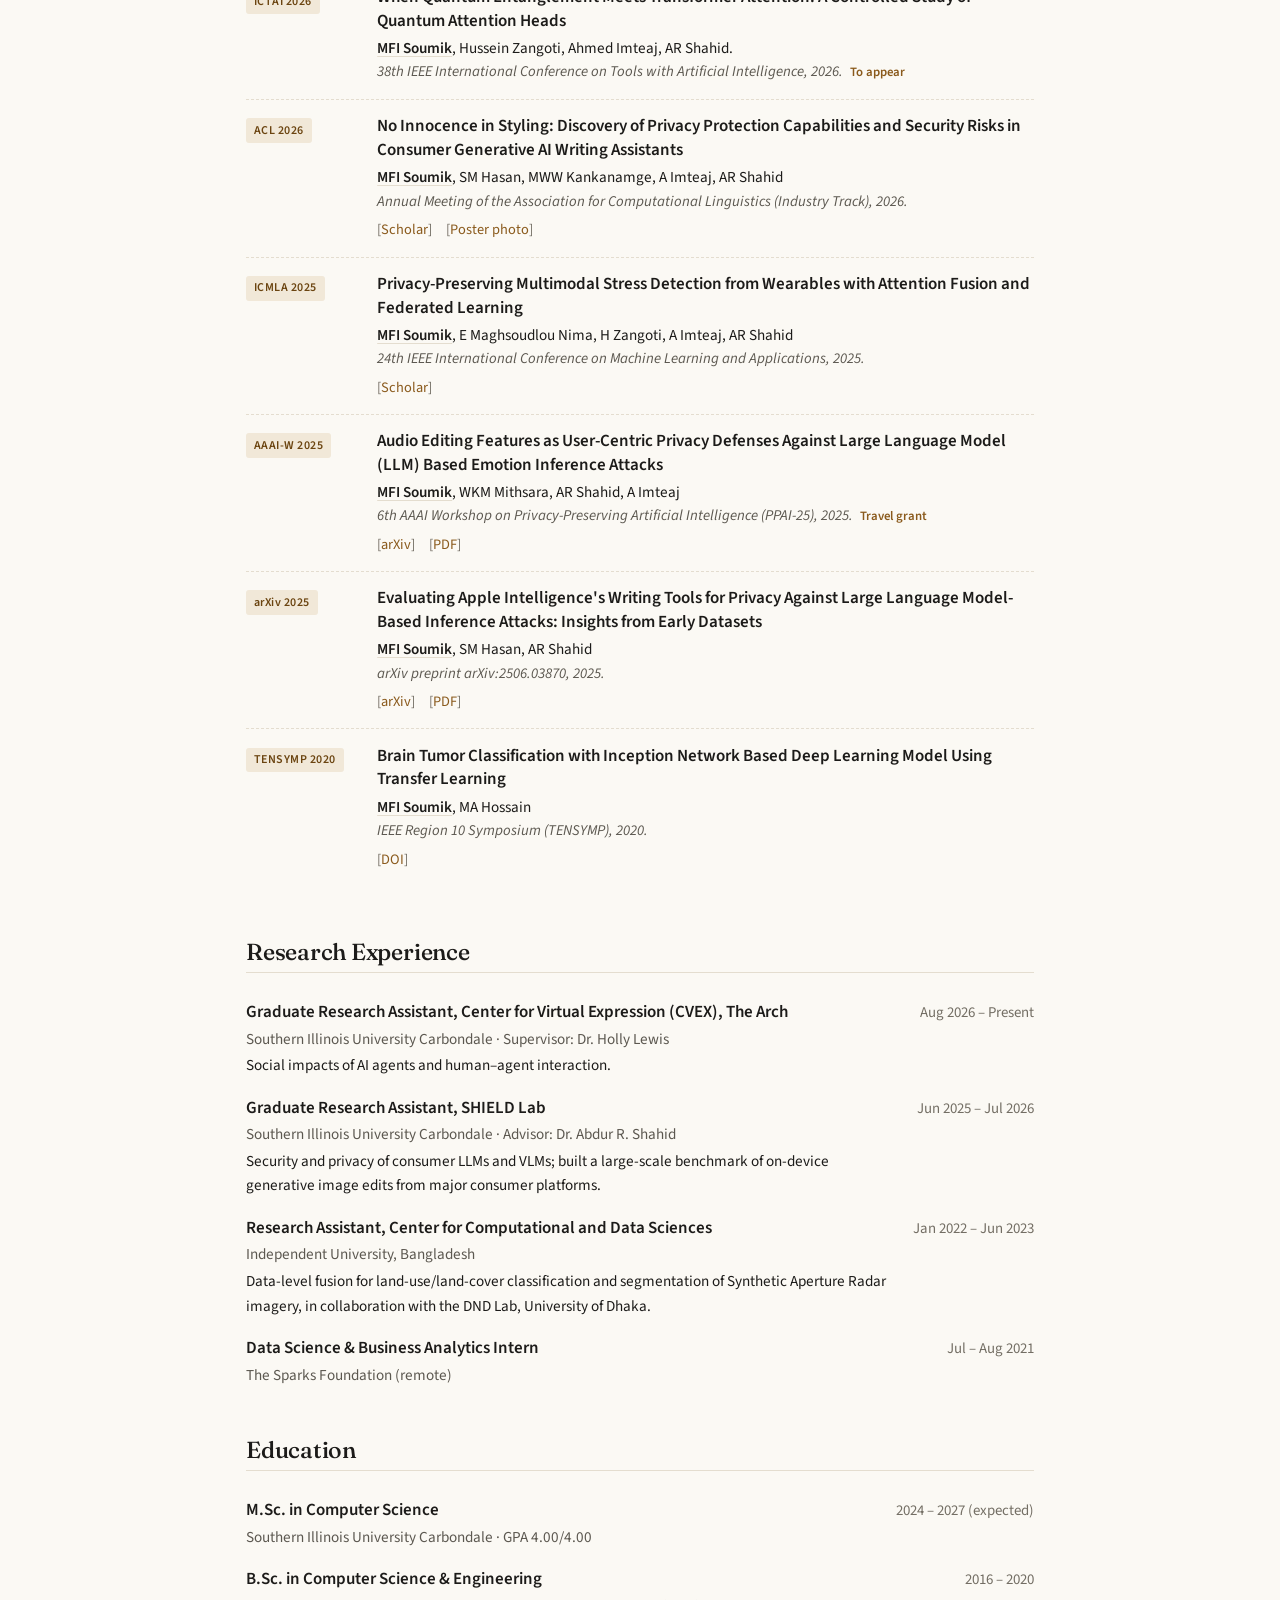
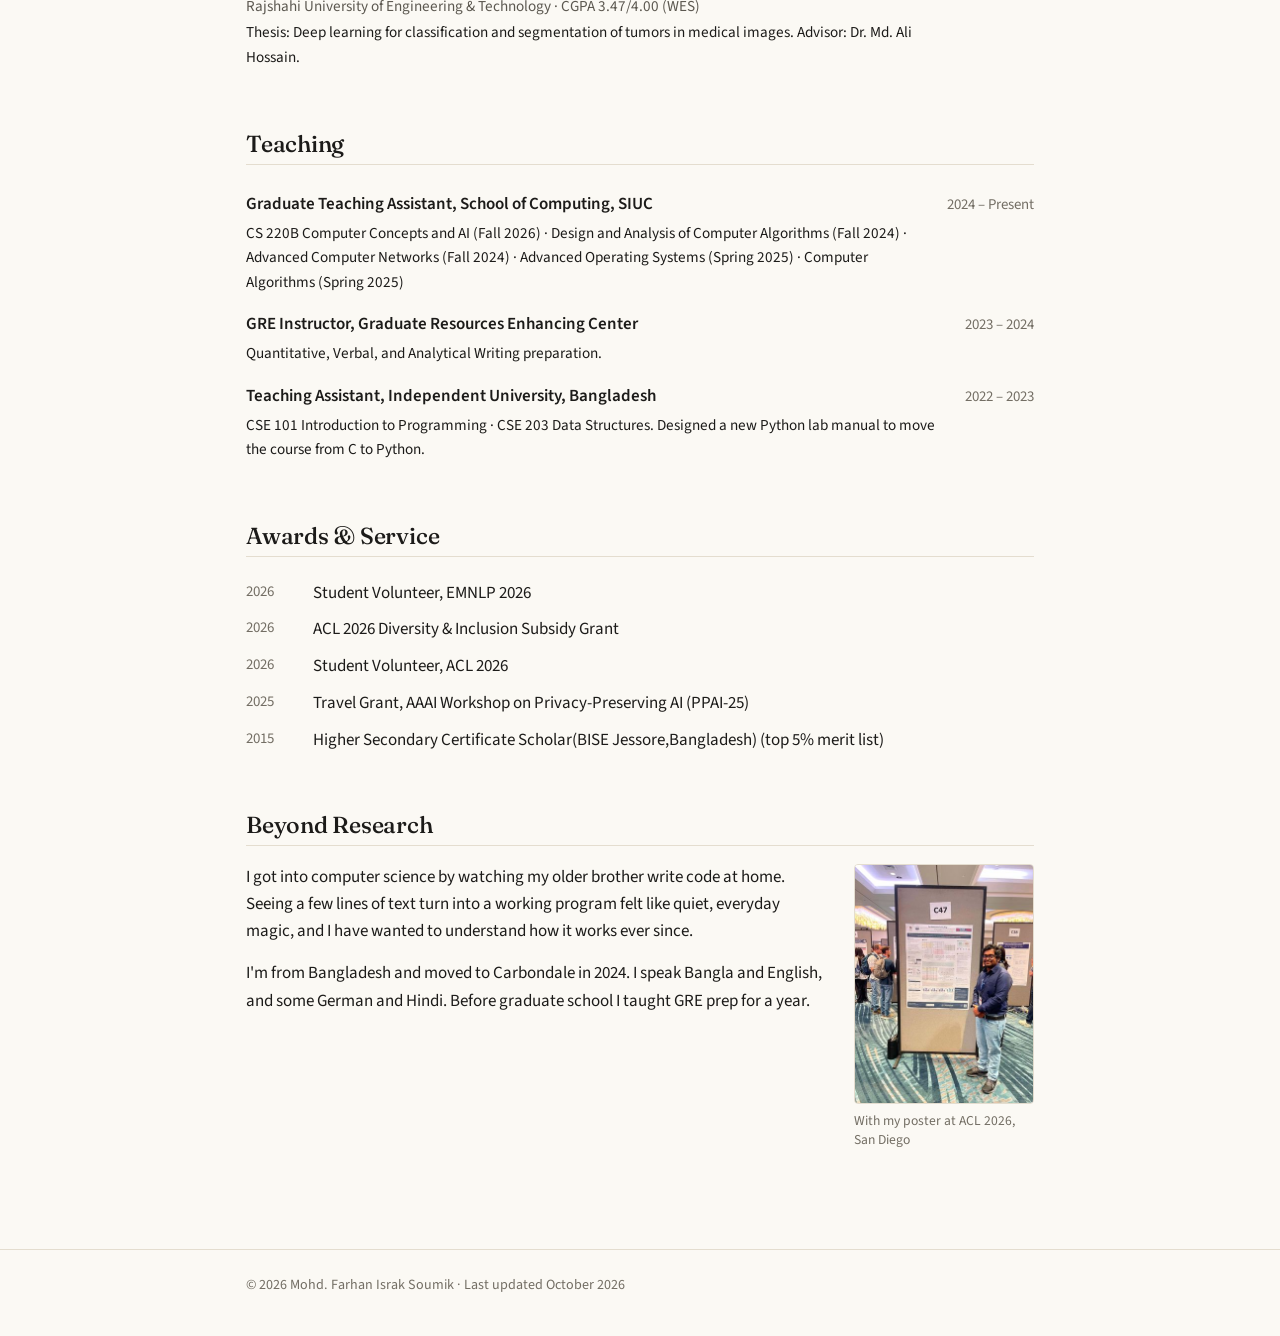
==== commit d0336cc9: "change of about" ====
--- a/index.html
+++ b/index.html
@@ -119,18 +119,12 @@
           Graduate Researcher, Computer Science<br>
           <a href="https://siu.edu/">Southern Illinois University Carbondale</a>
         </p>
-
-        <p>
+                <p>
           I am a graduate student in Computer Science at Southern Illinois University Carbondale, where I work with
           Dr. Abdur R. Shahid in the SHIELD Lab. My research sits at the intersection of trustworthy AI and
           social computing: I study how large language and vision-language models shape, expose, or protect the
-          people who interact with them, and how to make those systems safer to deploy at scale.
-        </p>
-        <p>
-          Within that, I work on three threads: privacy-preserving machine learning, including federated learning
-          and inference-attack defenses; AI forensics and misinformation, such as detecting and localizing generative
-          image edits across languages; and human&ndash;AI interaction, where I study the social impact of AI agents. I am also exploring quantum machine learning for attention
-          mechanisms and foundation-model screening.
+          people who interact with them. This spans privacy-preserving machine learning, AI forensics and
+          misinformation, and human&ndash;AI interaction, with a growing interest in quantum machine learning.
         </p>
         <p>
           Before SIUC, I was a research assistant at the Center for Computational and Data Sciences, Independent University, Bangladesh,
